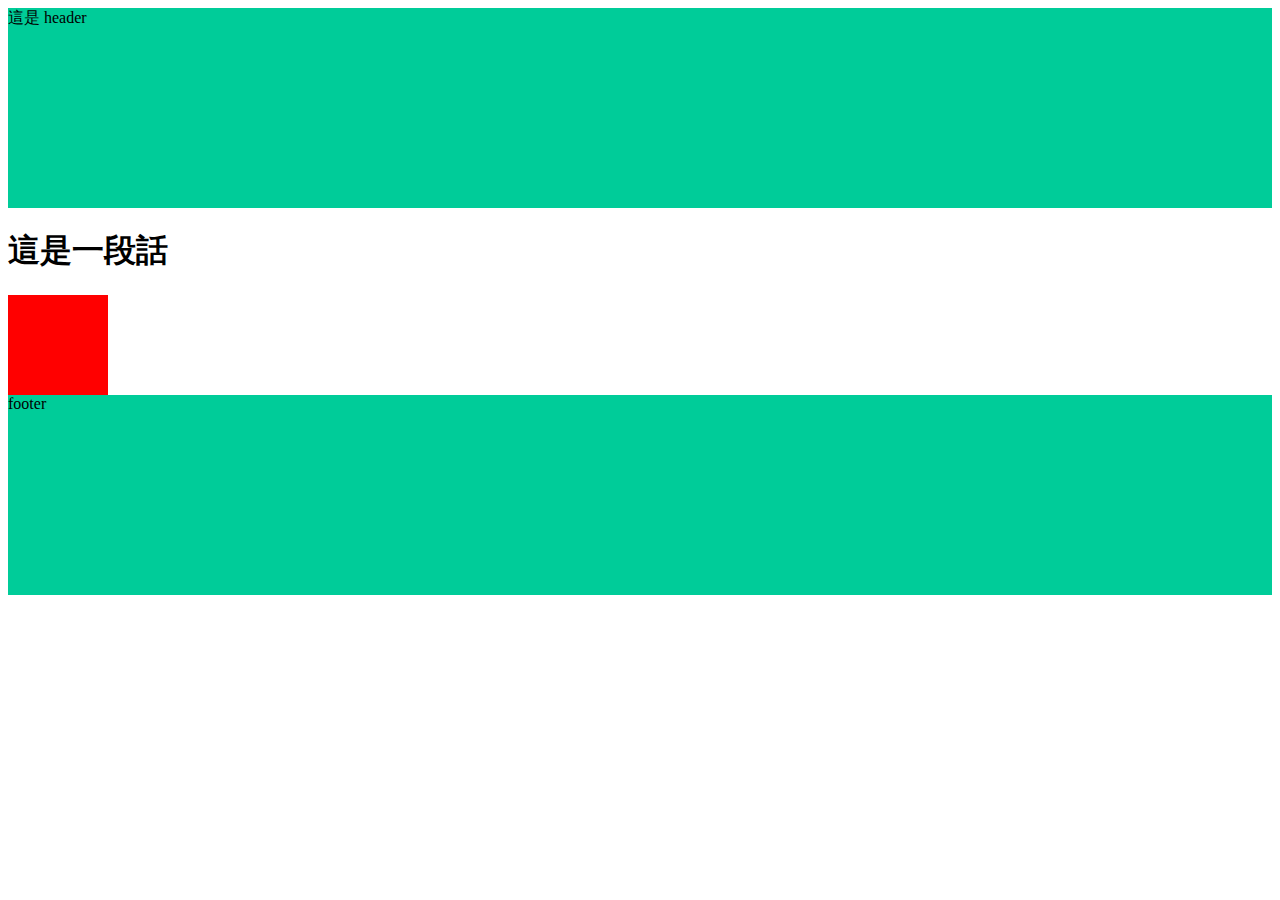
==== index.html @ 8f154831 "Update 2021-07-19T13:16:39.148Z" ====
<!DOCTYPE html>
<html lang="en">

<head>
  <meta charset="UTF-8">
  <meta name="viewport" content="width=device-width, initial-scale=1.0">
  <meta http-equiv="X-UA-Compatible" content="ie=edge">
  <title>首頁</title>
  <link rel="stylesheet" href="./assets/style/all.css">
</head>

<body>
  <header class="header">
    這是 header
  </header>

  
<h1>
  這是一段話
</h1>

<div class="box"></div>

  <footer class="footer">
    footer
  </footer>
  <script src="./assets/js/vendors.js"></script>
  <script src="./assets/js/all.js"></script>
</body>

</html>
---- assets/style/all.css ----
.header {
  height: 200px;
  background-color: #00cc99; }

.footer {
  height: 200px;
  background-color: #00cc99; }

.box {
  width: 100px;
  height: 100px;
  background-color: red;
  display: -webkit-box;
  display: -ms-flexbox;
  display: flex;
  -webkit-transition: all 0.5s;
  -o-transition: all 0.5s;
  transition: all 0.5s; }
  .box:hover {
    width: 200px;
    background-color: #00cc99; }

/*# sourceMappingURL=all.css.map */
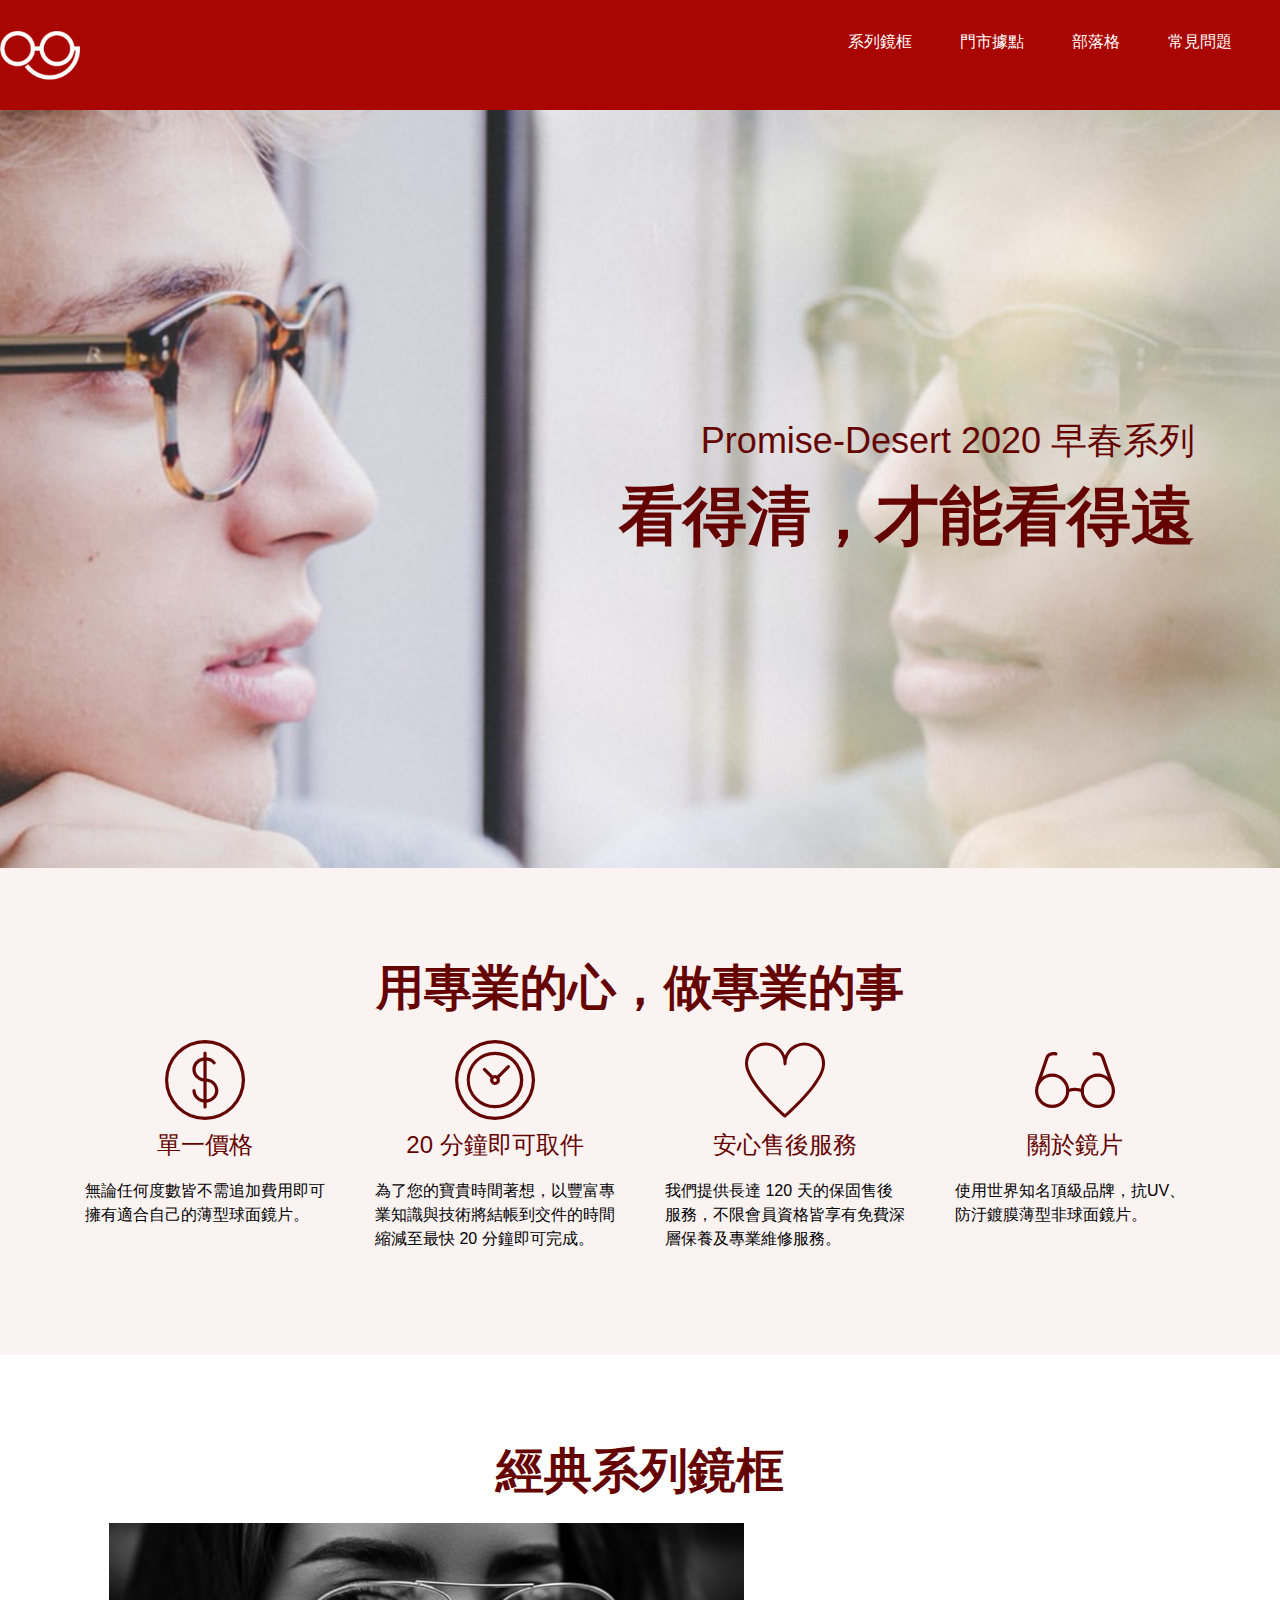
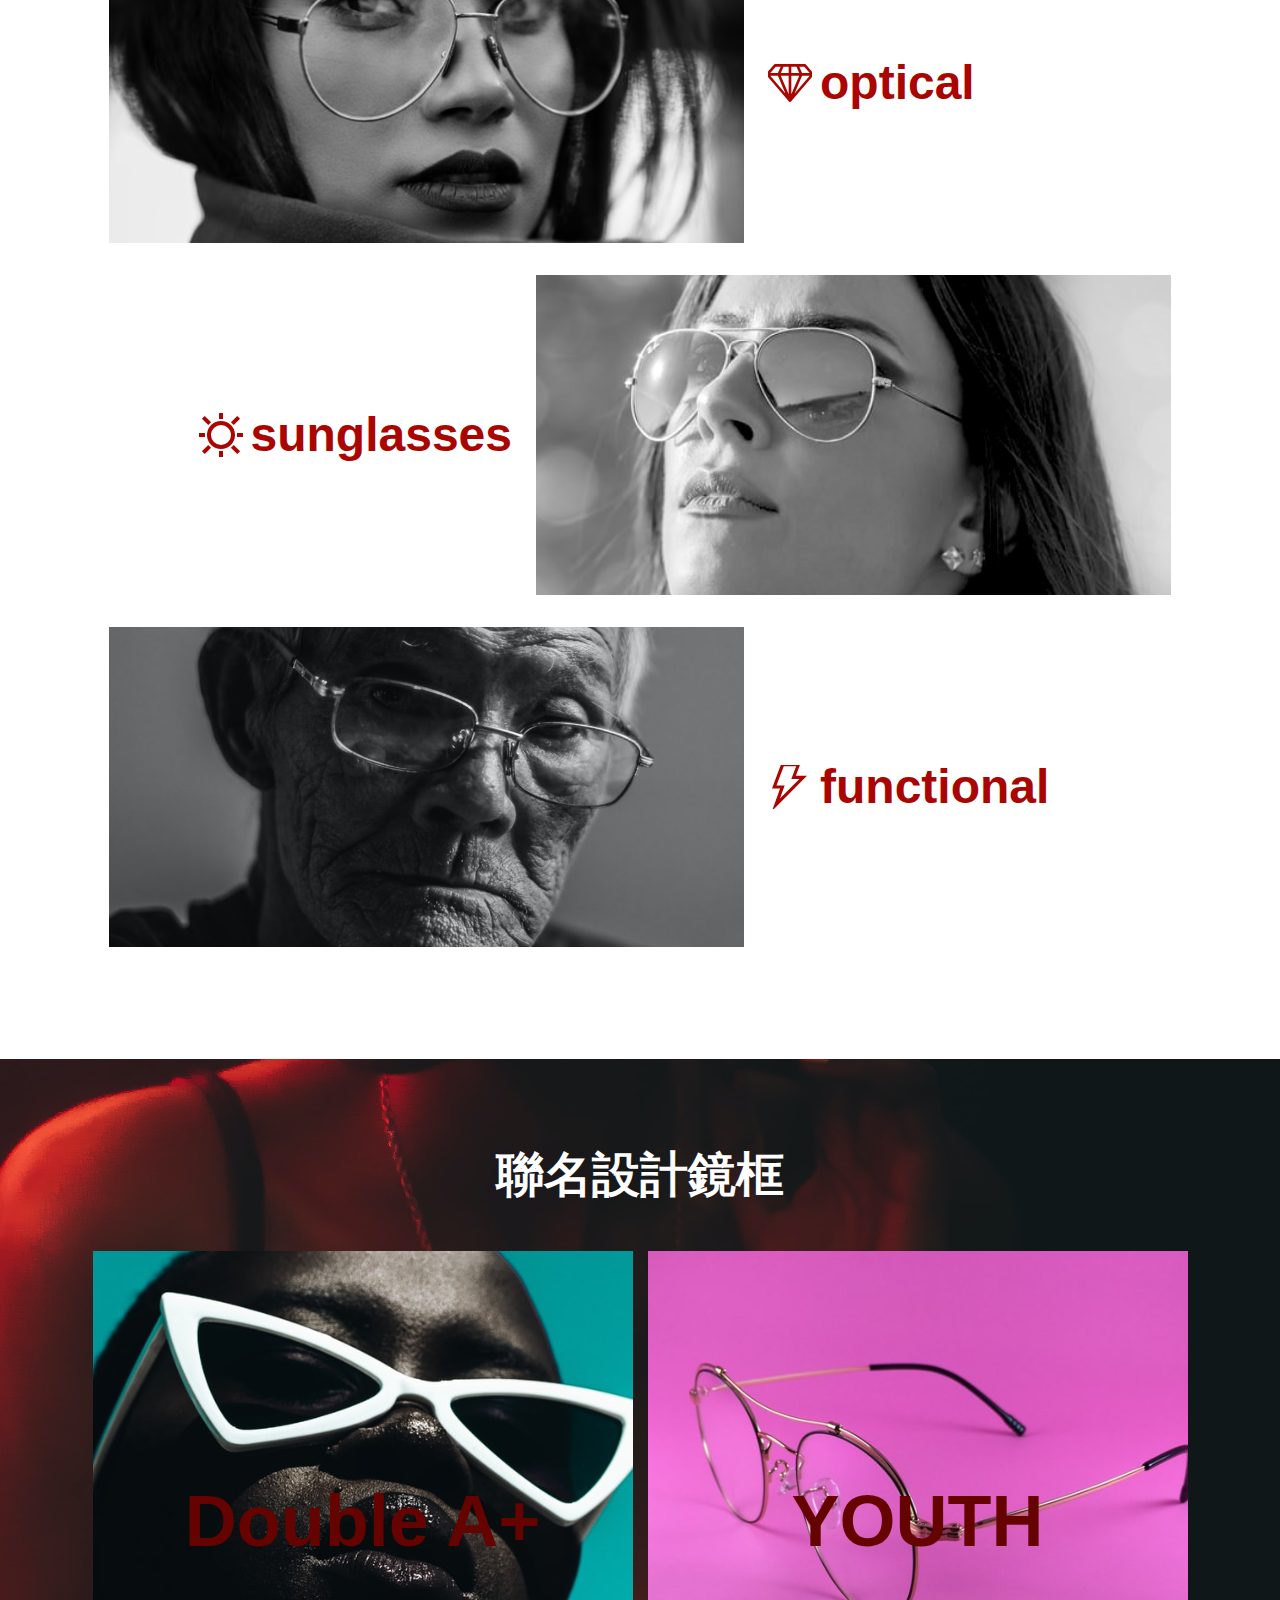
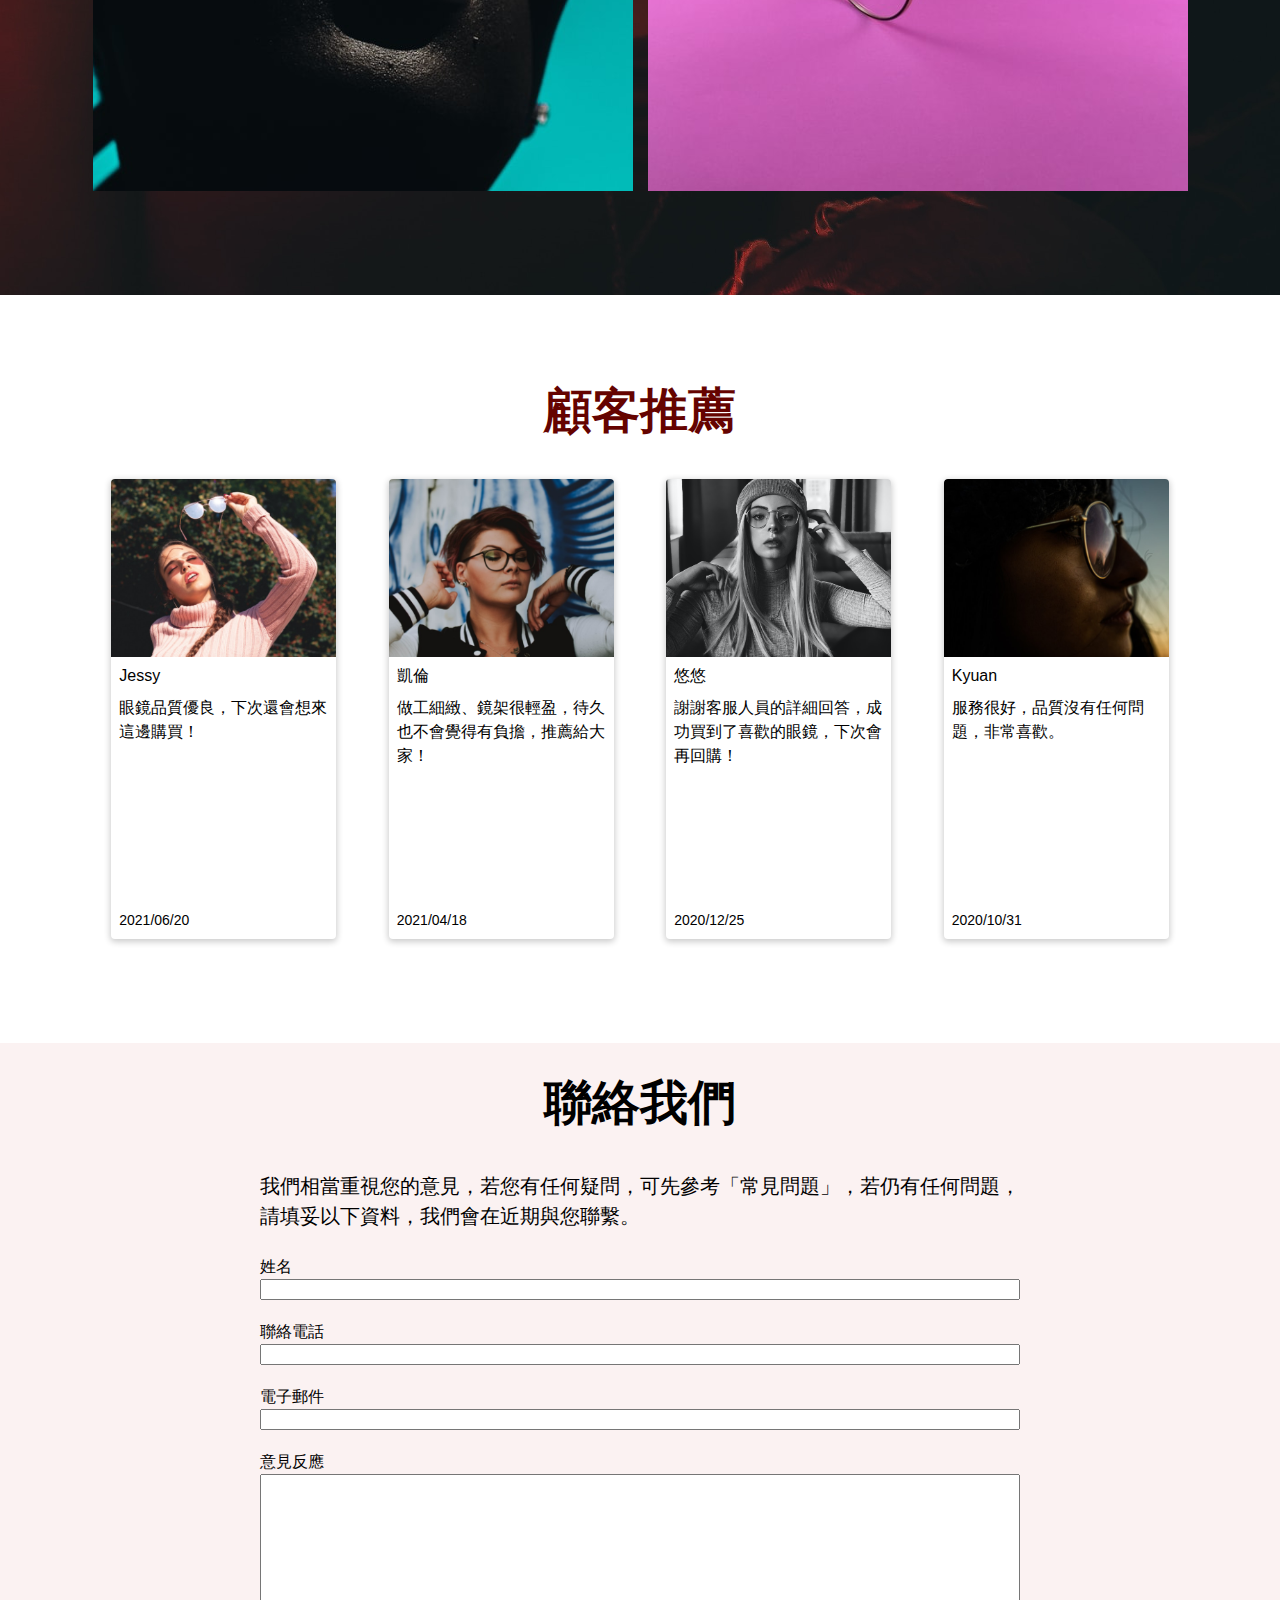
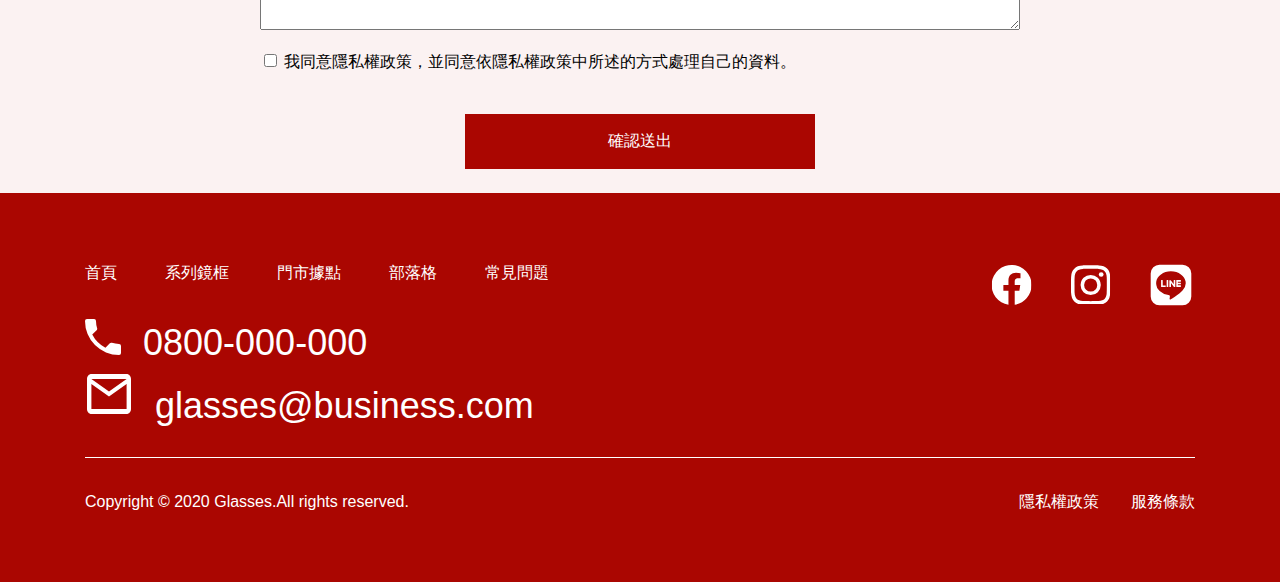
==== commit 74ac30ec: "Update 2021-07-22T07:01:14.111Z" ====
--- a/index.html
+++ b/index.html
@@ -1,31 +1,252 @@
 <!DOCTYPE html>
 <html lang="en">
-
-<head>
-  <meta charset="UTF-8">
-  <meta name="viewport" content="width=device-width, initial-scale=1.0">
-  <meta http-equiv="X-UA-Compatible" content="ie=edge">
-  <title>首頁</title>
-  <link rel="stylesheet" href="./assets/style/all.css">
-</head>
-
-<body>
-  <header class="header">
-    這是 header
-  </header>
-
-  
-<h1>
-  這是一段話
-</h1>
-
-<div class="box"></div>
-
-  <footer class="footer">
-    footer
-  </footer>
-  <script src="./assets/js/vendors.js"></script>
-  <script src="./assets/js/all.js"></script>
-</body>
-
+  <head>
+    <meta charset="UTF-8" />
+    <meta name="viewport" content="width=device-width, initial-scale=1.0" />
+    <meta http-equiv="X-UA-Compatible" content="ie=edge" />
+    <title>首頁</title>
+    <link rel="stylesheet" href="./assets/style/all.css" />
+  </head>
+
+  <body>
+    <header class="header d-f">
+      <h1>
+        <a href="index.html">glasses</a>
+      </h1>
+      <ul class="nav d-f">
+        <li><a href="">系列鏡框</a></li>
+        <li><a href="">門市據點</a></li>
+        <li><a href="">部落格</a></li>
+        <li><a href="">常見問題</a></li>
+      </ul>
+    </header>
+
+    
+<div class="banner">
+  <div class="container d-col">
+    <h3 class="fz-t2">Promise-Desert 2020 早春系列</h3>
+    <h1 class="fz-h2 titleRed">看得清，才能看得遠</h1>
+  </div>
+</div>
+
+<div class="philosophy mb-7">
+  <div class="container">
+    <h2 class="fz-h1 titleRed tac mb-2">用專業的心，做專業的事</h2>
+    <ul class="info-card d-f">
+      <li>
+        <img src="./assets/images/icon-dollar.svg" alt="dollar" />
+        <h3 class="fz-st3 pb-2">單一價格</h3>
+        <p>無論任何度數皆不需追加費用即可擁有適合自己的薄型球面鏡片。</p>
+      </li>
+      <li>
+        <img src="./assets/images/icon-clock.svg" alt="clock" />
+        <h3 class="fz-st3 pb-2">20 分鐘即可取件</h3>
+        <p>
+          為了您的寶貴時間著想，以豐富專業知識與技術將結帳到交件的時間縮減至最快
+          20 分鐘即可完成。
+        </p>
+      </li>
+      <li>
+        <img src="./assets/images/icon-heart.svg" alt="heart" />
+        <h3 class="fz-st3 pb-2">安心售後服務</h3>
+        <p>
+          我們提供長達 120
+          天的保固售後服務，不限會員資格皆享有免費深層保養及專業維修服務。
+        </p>
+      </li>
+      <li>
+        <img src="./assets/images/icon-glasses.svg" alt="glass" />
+        <h3 class="fz-st3 pb-2">關於鏡片</h3>
+        <p>使用世界知名頂級品牌，抗UV、防汙鍍膜薄型非球面鏡片。</p>
+      </li>
+    </ul>
+  </div>
+</div>
+
+<!-- 經典系列鏡框 -->
+<div class="classic mb-7">
+  <div class="container tac">
+    <h2 class="fz-h1 titleRed mb-2">經典系列鏡框</h2>
+    <ul class="product-grp">
+      <li class="d-f">
+        <img
+          class="d-block"
+          src="./assets/images/product-1.png"
+          alt="product-1"
+        />
+        <div class="title-grp d-f">
+          <div class="icon mr-1"></div>
+          <h3 class="fz-h1">optical</h3>
+        </div>
+      </li>
+      <li class="d-f fxdrr">
+        <img
+          class="d-block"
+          src="./assets/images/product-2.png"
+          alt="product-2"
+        />
+        <div class="title-grp d-f">
+          <div class="icon mr-1"></div>
+          <h3 class="fz-h1">sunglasses</h3>
+        </div>
+      </li>
+      <li class="d-f">
+        <img
+          class="d-block"
+          src="./assets/images/product-3.png"
+          alt="product-3"
+        />
+        <div class="title-grp d-f">
+          <div class="icon mr-1"></div>
+          <h3 class="fz-h1">functional</h3>
+        </div>
+      </li>
+    </ul>
+  </div>
+</div>
+<!-- 經典系列鏡框-end -->
+
+<!-- 聯名設計鏡框 -->
+<div class="coBranding pt-7 pb-10">
+  <div class="container">
+    <h2 class="fz-h1 titleWhite tac mb-5">聯名設計鏡框</h2>
+    <ul class="product-card d-f">
+      <li>
+        <h3 class="fz-h3 titleRed">Double A+</h3>
+      </li>
+      <li>
+        <h3 class="fz-h3 titleRed">YOUTH</h3>
+      </li>
+    </ul>
+  </div>
+</div>
+<!-- 聯名設計鏡框-end -->
+
+<!-- 顧客推薦 -->
+<div class="recomand pt-7 pb-10">
+  <div class="container">
+    <h2 class="fz-h1 titleRed tac mb-4">顧客推薦</h2>
+    <ul class="comand-card d-f">
+      <li class="d-col">
+        <div class="content">
+          <img src="./assets/images/rec-1.png" alt="user-1" />
+          <p>Jessy</p>
+          <p>眼鏡品質優良，下次還會想來這邊購買！</p>
+        </div>
+        <p class="fz-b2 date">2021/06/20</p>
+      </li>
+      <li class="d-col">
+        <div class="content">
+          <img src="./assets/images/rec-2.png" alt="user-2" />
+          <p>凱倫</p>
+          <p>做工細緻、鏡架很輕盈，待久也不會覺得有負擔，推薦給大家！</p>
+        </div>
+        <p class="fz-b2 date">2021/04/18</p>
+      </li>
+      <li class="d-col">
+        <div class="content">
+          <img src="./assets/images/rec-3.png" alt="user-3" />
+          <p>悠悠</p>
+          <p>謝謝客服人員的詳細回答，成功買到了喜歡的眼鏡，下次會再回購！</p>
+        </div>
+        <p class="fz-b2 date">2020/12/25</p>
+      </li>
+      <li class="d-col">
+        <div class="content">
+          <img src="./assets/images/rec-4.png" alt="" />
+          <p>Kyuan</p>
+          <p>服務很好，品質沒有任何問題，非常喜歡。</p>
+        </div>
+        <p class="fz-b2 date">2020/10/31</p>
+      </li>
+    </ul>
+  </div>
+</div>
+<!-- 顧客推薦-end-->
+
+<!-- 聯絡我們 -->
+<div class="contactUs">
+  <div class="container d-col">
+    <h2 class="fz-h1 titleBlack tac mb-4">聯絡我們</h2>
+    
+    <form action="" class="mb-5">
+      <p class="fz-st1 mb-3">
+      我們相當重視您的意見，若您有任何疑問，可先參考「常見問題」，若仍有任何問題，請填妥以下資料，我們會在近期與您聯繫。
+    </p>
+      <p class="label-grp d-col">
+        <label for="name"> 姓名 </label>
+        <input type="text" id="name" />
+      </p>
+      <p class="label-grp d-col">
+        <label for="number"> 聯絡電話 </label>
+        <input type="number" id="number" />
+      </p>
+      <p class="label-grp d-col">
+        <label for="email"> 電子郵件 </label>
+        <input type="email" id="eamil" />
+      </p>
+      <p class="label-grp d-col">
+        <label for="textarea"> 意見反應 </label>
+        <textarea name="myText" id="myText" cols="30" rows="10"></textarea>
+      </p>
+
+      <p>
+        <input type="checkbox" name="checkbox" id="checkbox" />
+        我同意隱私權政策，並同意依隱私權政策中所述的方式處理自己的資料。
+      </p>
+    </form>
+    <input class="btn" type="submit" value="確認送出" />
+  </div>
+</div>
+<!-- 聯絡我們-end -->
+
+
+    <footer class="footer">
+      <div class="container">
+        <div class="link-grp d-f">
+          <ul class="nav d-f">
+            <li><a href="">首頁</a></li>
+            <li><a href="">系列鏡框</a></li>
+            <li><a href="">門市據點</a></li>
+            <li><a href="">部落格</a></li>
+            <li><a href="">常見問題</a></li>
+          </ul>
+          <ul class="socialLink d-f">
+            <li class="mr-4">
+              <img src="./assets/images/icon-fb.svg" alt="" />
+            </li>
+            <li class="mr-4">
+              <img src="./assets/images/icon-ig.svg" alt="" />
+            </li>
+            <li><img src="./assets/images/icon-line.svg" alt="" /></li>
+          </ul>
+        </div>
+        <div class="contact mb-3">
+          <ul>
+            <li class="fz-t2">
+              <img src="./assets/images/icon-phone.svg" alt="" /><a
+                href="tel:0800-000-000"
+                >0800-000-000</a
+              >
+            </li>
+            <li class="fz-t2">
+              <img src="./assets/images/icon-mail.svg" alt="" /><a
+                href="mailto:glasses@business.com"
+                >glasses@business.com</a
+              >
+            </li>
+          </ul>
+        </div>
+        <ul class="copyright d-f">
+          <li>Copyright © 2020 Glasses.All rights reserved.</li>
+          <li class="d-f">
+            <p class="mr-4">隱私權政策</p>
+            <p>服務條款</p>
+          </li>
+        </ul>
+      </div>
+    </footer>
+    <script src="./assets/js/vendors.js"></script>
+    <script src="./assets/js/all.js"></script>
+  </body>
 </html>
--- a/assets/style/all.css
+++ b/assets/style/all.css
@@ -1,23 +1,575 @@
-.header {
-  height: 200px;
-  background-color: #00cc99; }
-
-.footer {
-  height: 200px;
-  background-color: #00cc99; }
-
-.box {
-  width: 100px;
-  height: 100px;
-  background-color: red;
+/* http://meyerweb.com/eric/tools/css/reset/ 
+   v2.0 | 20110126
+   License: none (public domain)
+*/
+html,
+body,
+div,
+span,
+applet,
+object,
+iframe,
+h1,
+h2,
+h3,
+h4,
+h5,
+h6,
+p,
+blockquote,
+pre,
+a,
+abbr,
+acronym,
+address,
+big,
+cite,
+code,
+del,
+dfn,
+em,
+img,
+ins,
+kbd,
+q,
+s,
+samp,
+small,
+strike,
+strong,
+sub,
+sup,
+tt,
+var,
+b,
+u,
+i,
+center,
+dl,
+dt,
+dd,
+ol,
+ul,
+li,
+fieldset,
+form,
+label,
+legend,
+table,
+caption,
+tbody,
+tfoot,
+thead,
+tr,
+th,
+td,
+article,
+aside,
+canvas,
+details,
+embed,
+figure,
+figcaption,
+footer,
+header,
+hgroup,
+menu,
+nav,
+output,
+ruby,
+section,
+summary,
+time,
+mark,
+audio,
+video {
+  margin: 0;
+  padding: 0;
+  border: 0;
+  font-size: 100%;
+  font: inherit;
+  vertical-align: baseline; }
+
+/* HTML5 display-role reset for older browsers */
+article,
+aside,
+details,
+figcaption,
+figure,
+footer,
+header,
+hgroup,
+menu,
+nav,
+section {
+  display: block; }
+
+body {
+  line-height: 1; }
+
+ol,
+ul {
+  list-style: none; }
+
+blockquote,
+q {
+  quotes: none; }
+
+blockquote:before,
+blockquote:after,
+q:before,
+q:after {
+  content: "";
+  content: none; }
+
+table {
+  border-collapse: collapse;
+  border-spacing: 0; }
+
+/* reset end _______________________________________________ */
+*,
+*::after,
+*::before {
+  -webkit-box-sizing: border-box;
+          box-sizing: border-box; }
+
+.container {
+  max-width: 1140px;
+  padding-left: 15px;
+  padding-right: 15px;
+  padding-top: 24px;
+  padding-bottom: 24px;
+  margin: 0 auto; }
+
+a {
+  text-decoration: none; }
+
+.d-block {
+  display: block; }
+
+img {
+  max-width: 100%;
+  height: auto; }
+
+.order-1 {
+  -webkit-box-ordinal-group: 2;
+      -ms-flex-order: 1;
+          order: 1; }
+
+.order-2 {
+  -webkit-box-ordinal-group: 3;
+      -ms-flex-order: 2;
+          order: 2; }
+
+.btn {
+  background-color: #aa0601;
+  border: 1px solid #aa0601;
+  color: #ffffff;
+  padding: 16px 32px;
+  text-align: center;
+  text-decoration: none;
+  font-size: 16px;
+  cursor: pointer;
+  min-width: 350px; }
+
+.btn-black {
+  background-color: transparent;
+  border: 2px solid #000;
+  color: #000;
+  padding: 16px 32px;
+  text-align: center;
+  text-decoration: none;
+  font-size: 16px;
+  cursor: pointer;
+  border-radius: 30px;
+  width: 80%; }
+
+body {
+  font-family: "Noto Sans TC", sans-serif, "Roboto", sans-serif;
+  font-size: 16px;
+  line-height: 1.5;
+  font-weight: 400; }
+
+.d-f {
+  display: -webkit-box;
+  display: -ms-flexbox;
+  display: flex; }
+
+.d-col {
   display: -webkit-box;
   display: -ms-flexbox;
   display: flex;
-  -webkit-transition: all 0.5s;
-  -o-transition: all 0.5s;
-  transition: all 0.5s; }
-  .box:hover {
-    width: 200px;
-    background-color: #00cc99; }
+  -webkit-box-orient: vertical;
+  -webkit-box-direction: normal;
+      -ms-flex-direction: column;
+          flex-direction: column; }
+
+.flex-c {
+  display: -webkit-box;
+  display: -ms-flexbox;
+  display: flex;
+  -webkit-box-pack: center;
+      -ms-flex-pack: center;
+          justify-content: center;
+  -webkit-box-align: center;
+      -ms-flex-align: center;
+          align-items: center; }
+
+.fxdrr {
+  -webkit-box-orient: horizontal;
+  -webkit-box-direction: reverse;
+      -ms-flex-direction: row-reverse;
+          flex-direction: row-reverse; }
+
+.tac {
+  text-align: center; }
+
+.fz-b1 {
+  font-size: 12px; }
+
+.fz-b2 {
+  font-size: 14px; }
+
+.fz-b3 {
+  font-size: 18px; }
+
+.fz-st1 {
+  font-size: 20px; }
+
+.fz-st2 {
+  font-size: 22px; }
+
+.fz-st3 {
+  font-size: 24px; }
+
+.fz-t1 {
+  font-size: 28px; }
+
+.fz-t2 {
+  font-size: 36px; }
+
+.fz-t3 {
+  font-size: 40px; }
+
+.fz-h1 {
+  font-size: 48px; }
+
+.fz-h2 {
+  font-size: 64px; }
+
+.fz-h3 {
+  font-size: 72px; }
+
+.fw-3 {
+  font-weight: 300; }
+
+.fw-5 {
+  font-weight: 500; }
+
+.fw-7 {
+  font-weight: 700; }
+
+.fw-9 {
+  font-weight: 900; }
+
+.mb-1 {
+  margin-bottom: 8px; }
+
+.mb-2 {
+  margin-bottom: 16px; }
+
+.mb-3 {
+  margin-bottom: 24px; }
+
+.mb-4 {
+  margin-bottom: 32px; }
+
+.mb-5 {
+  margin-bottom: 40px; }
+
+.mb-6 {
+  margin-bottom: 48px; }
+
+.mb-7 {
+  margin-bottom: 56px; }
+
+.mb-8 {
+  margin-bottom: 64px; }
+
+.mb-9 {
+  margin-bottom: 72px; }
+
+.mb-10 {
+  margin-bottom: 80px; }
+
+.mr-1 {
+  margin-right: 8px; }
+
+.mr-2 {
+  margin-right: 16px; }
+
+.mr-3 {
+  margin-right: 24px; }
+
+.mr-4 {
+  margin-right: 32px; }
+
+.mr-5 {
+  margin-right: 40px; }
+
+.pt-1 {
+  padding-top: 8px; }
+
+.pt-2 {
+  padding-top: 16px; }
+
+.pt-3 {
+  padding-top: 24px; }
+
+.pt-4 {
+  padding-top: 32px; }
+
+.pt-5 {
+  padding-top: 40px; }
+
+.pt-6 {
+  padding-top: 48px; }
+
+.pt-7 {
+  padding-top: 56px; }
+
+.pb-1 {
+  padding-bottom: 8px; }
+
+.pb-2 {
+  padding-bottom: 16px; }
+
+.pb-3 {
+  padding-bottom: 24px; }
+
+.pb-4 {
+  padding-bottom: 32px; }
+
+.pb-5 {
+  padding-bottom: 40px; }
+
+.pb-6 {
+  padding-bottom: 48px; }
+
+.pb-7 {
+  padding-bottom: 56px; }
+
+.pb-8 {
+  padding-bottom: 64px; }
+
+.pb-9 {
+  padding-bottom: 72px; }
+
+.pb-10 {
+  padding-bottom: 80px; }
+
+.pr-1 {
+  padding-right: 8px; }
+
+.pr-2 {
+  padding-right: 16px; }
+
+.pr-3 {
+  padding-right: 24px; }
+
+.pr-4 {
+  padding-right: 32px; }
+
+.pr-5 {
+  padding-right: 40px; }
+
+.pl-1 {
+  padding-left: 8px; }
+
+.pl-2 {
+  padding-left: 16px; }
+
+.pl-3 {
+  padding-left: 24px; }
+
+.pl-4 {
+  padding-left: 32px; }
+
+.pl-5 {
+  padding-left: 40px; }
+
+.titleRed {
+  font-weight: bold;
+  color: #650300; }
+
+.titleWhite {
+  font-weight: bold;
+  color: #ffffff; }
+
+.titleBlack {
+  font-weight: bold;
+  color: #000000; }
+
+.nav a {
+  color: #ffffff;
+  margin-right: 48px; }
+
+.contact a {
+  color: #ffffff;
+  margin-left: 22px; }
+
+.header {
+  background-color: #aa0601;
+  padding-top: 30px;
+  padding-bottom: 30px;
+  -webkit-box-pack: justify;
+      -ms-flex-pack: justify;
+          justify-content: space-between; }
+  .header h1 a {
+    padding-left: 20px;
+    background: url("../images/logo.png") center center no-repeat;
+    display: block;
+    width: 80px;
+    height: 50px;
+    text-indent: 101%;
+    overflow: hidden;
+    white-space: nowrap; }
+
+.footer {
+  background-color: #aa0601;
+  padding-top: 44px;
+  padding-bottom: 44px; }
+  .footer .link-grp {
+    -webkit-box-pack: justify;
+        -ms-flex-pack: justify;
+            justify-content: space-between; }
+  .footer .copyright {
+    color: #ffffff;
+    -webkit-box-pack: justify;
+        -ms-flex-pack: justify;
+            justify-content: space-between;
+    padding-top: 32px;
+    border-top: 1px solid #fff; }
+
+.banner {
+  padding-top: 280px;
+  padding-bottom: 280px;
+  background: url("../images/banner.png") center center no-repeat;
+  color: #650300; }
+  .banner .d-col {
+    -webkit-box-align: end;
+        -ms-flex-align: end;
+            align-items: flex-end; }
+
+.philosophy {
+  padding-top: 60px;
+  padding-bottom: 80px;
+  background-color: #aa06010d;
+  color: #650300; }
+  .philosophy .info-card {
+    -webkit-box-pack: justify;
+        -ms-flex-pack: justify;
+            justify-content: space-between; }
+    .philosophy .info-card li {
+      max-width: 240px;
+      text-align: center; }
+      .philosophy .info-card li p {
+        color: #000000;
+        text-align: start; }
+      .philosophy .info-card li img {
+        width: 80px;
+        height: 80px; }
+
+.classic .product-grp li {
+  color: #aa0601;
+  -webkit-box-align: center;
+      -ms-flex-align: center;
+          align-items: center;
+  margin-bottom: 32px; }
+  .classic .product-grp li img {
+    width: 635px;
+    height: 320px;
+    -o-object-fit: cover;
+       object-fit: cover;
+    margin-right: 24px;
+    margin-left: 24px; }
+  .classic .product-grp li .title-grp {
+    -webkit-box-align: center;
+        -ms-flex-align: center;
+            align-items: center; }
+    .classic .product-grp li .title-grp h3 {
+      font-weight: bold; }
+
+.product-grp li:nth-child(1) .icon {
+  width: 44px;
+  height: 44px;
+  background: url("../images/icon-diamond.svg") center center no-repeat; }
+
+.product-grp li:nth-child(2) .icon {
+  width: 44px;
+  height: 44px;
+  background: url("../images/icon-sun.svg") center center no-repeat; }
+
+.product-grp li:nth-child(3) .icon {
+  width: 44px;
+  height: 44px;
+  background: url("../images/icon-thunder.svg") center center no-repeat; }
+
+.coBranding {
+  background: url("../images/bg.png") center center no-repeat; }
+  .coBranding .product-card {
+    -ms-flex-pack: distribute;
+        justify-content: space-around; }
+    .coBranding .product-card li {
+      width: 540px;
+      height: 540px; }
+      .coBranding .product-card li h3 {
+        text-align: center;
+        line-height: 540px; }
+
+.product-card li:nth-child(1) {
+  background: url("../images/product-8.png") center center no-repeat; }
+
+.product-card li:nth-child(2) {
+  background: url("../images/product-9.png") center center no-repeat; }
+
+.comand-card {
+  -ms-flex-pack: distribute;
+      justify-content: space-around; }
+  .comand-card li {
+    max-width: 225px;
+    height: 460px;
+    border-radius: 4px;
+    -webkit-box-pack: justify;
+        -ms-flex-pack: justify;
+            justify-content: space-between;
+    -webkit-box-shadow: 0 2px 6px 1px rgba(0, 0, 0, 0.2);
+            box-shadow: 0 2px 6px 1px rgba(0, 0, 0, 0.2); }
+    .comand-card li p {
+      padding-left: 8px;
+      padding-right: 8px;
+      padding-bottom: 8px; }
+  .comand-card .content img {
+    border-radius: 4px 4px 0 0; }
+  .comand-card .content p {
+    padding-left: 8px;
+    padding-right: 8px; }
+
+.contactUs {
+  background-color: #aa06010d; }
+  .contactUs .container {
+    -webkit-box-pack: center;
+        -ms-flex-pack: center;
+            justify-content: center;
+    -webkit-box-align: center;
+        -ms-flex-align: center;
+            align-items: center; }
+    .contactUs .container form {
+      max-width: 760px; }
+      .contactUs .container form .label-grp {
+        margin-bottom: 20px; }
+
+a:hover {
+  color: #c4b15e; }
 
 /*# sourceMappingURL=all.css.map */
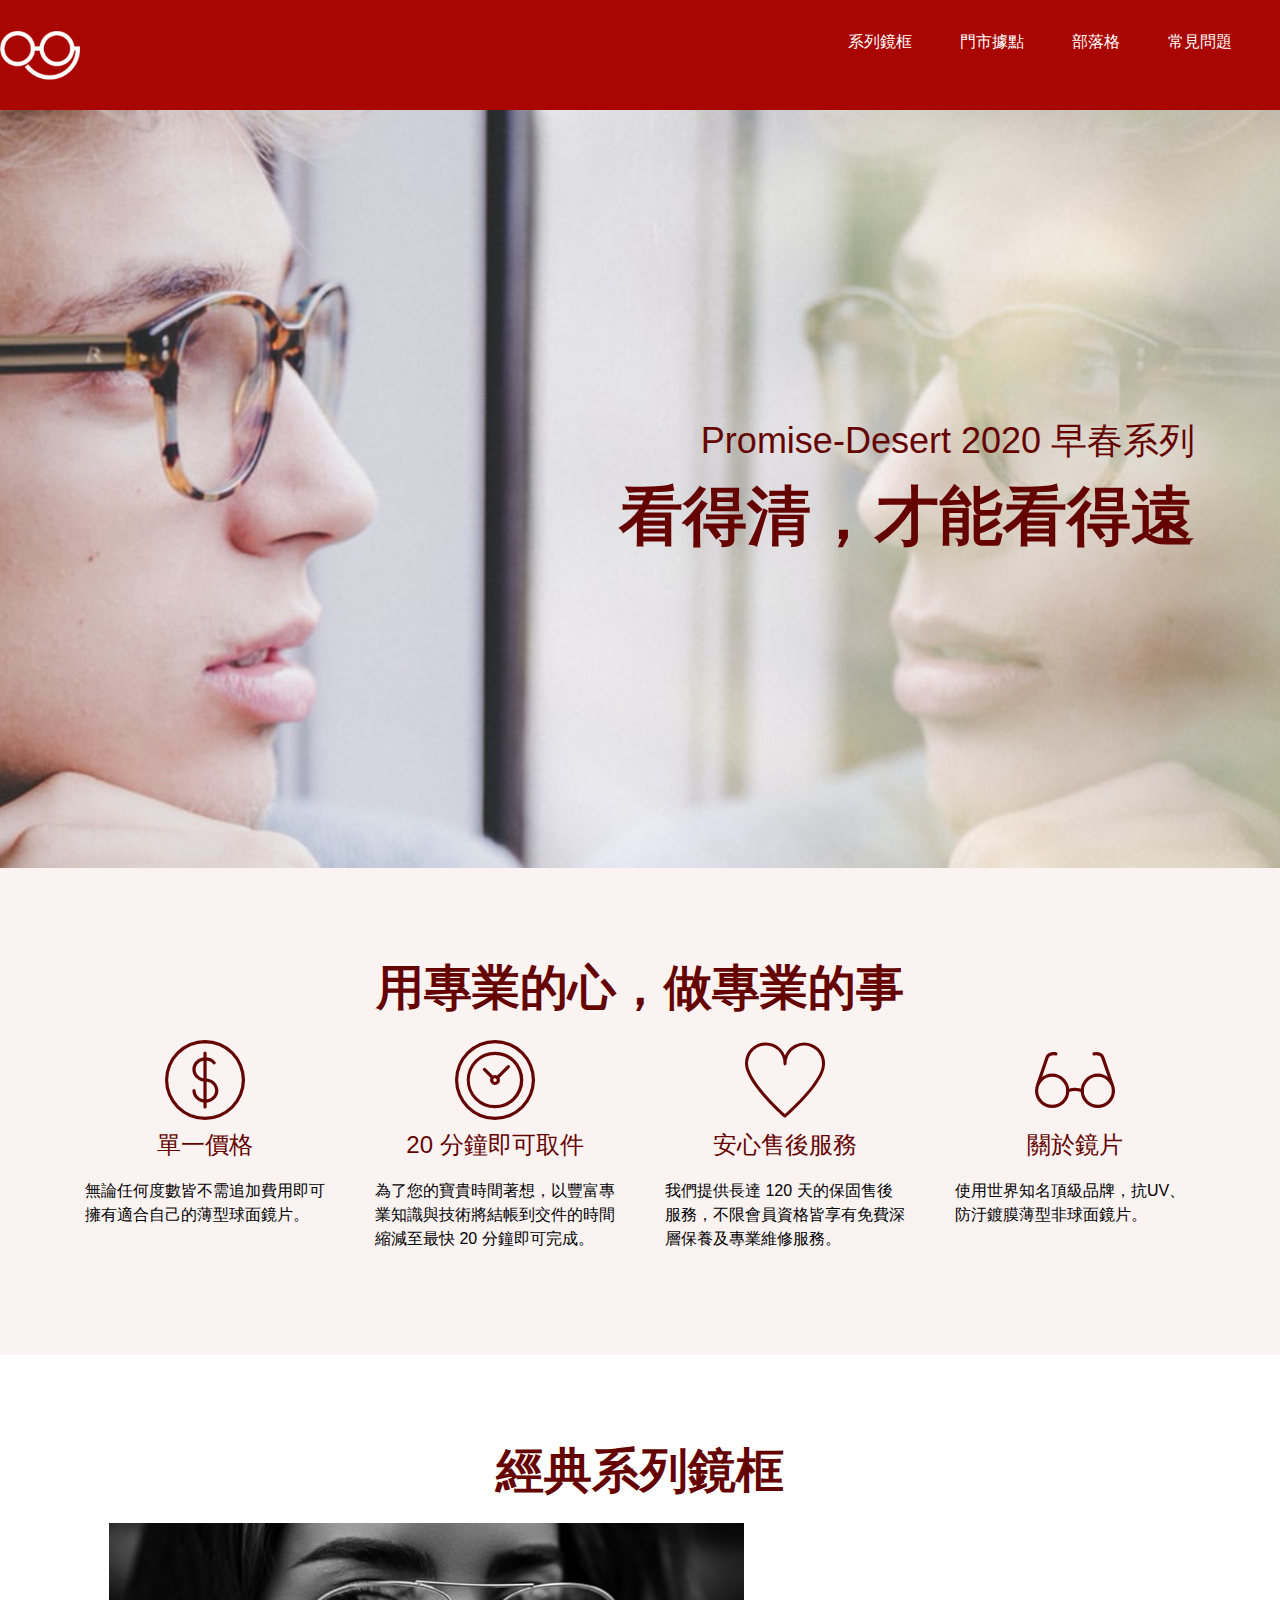
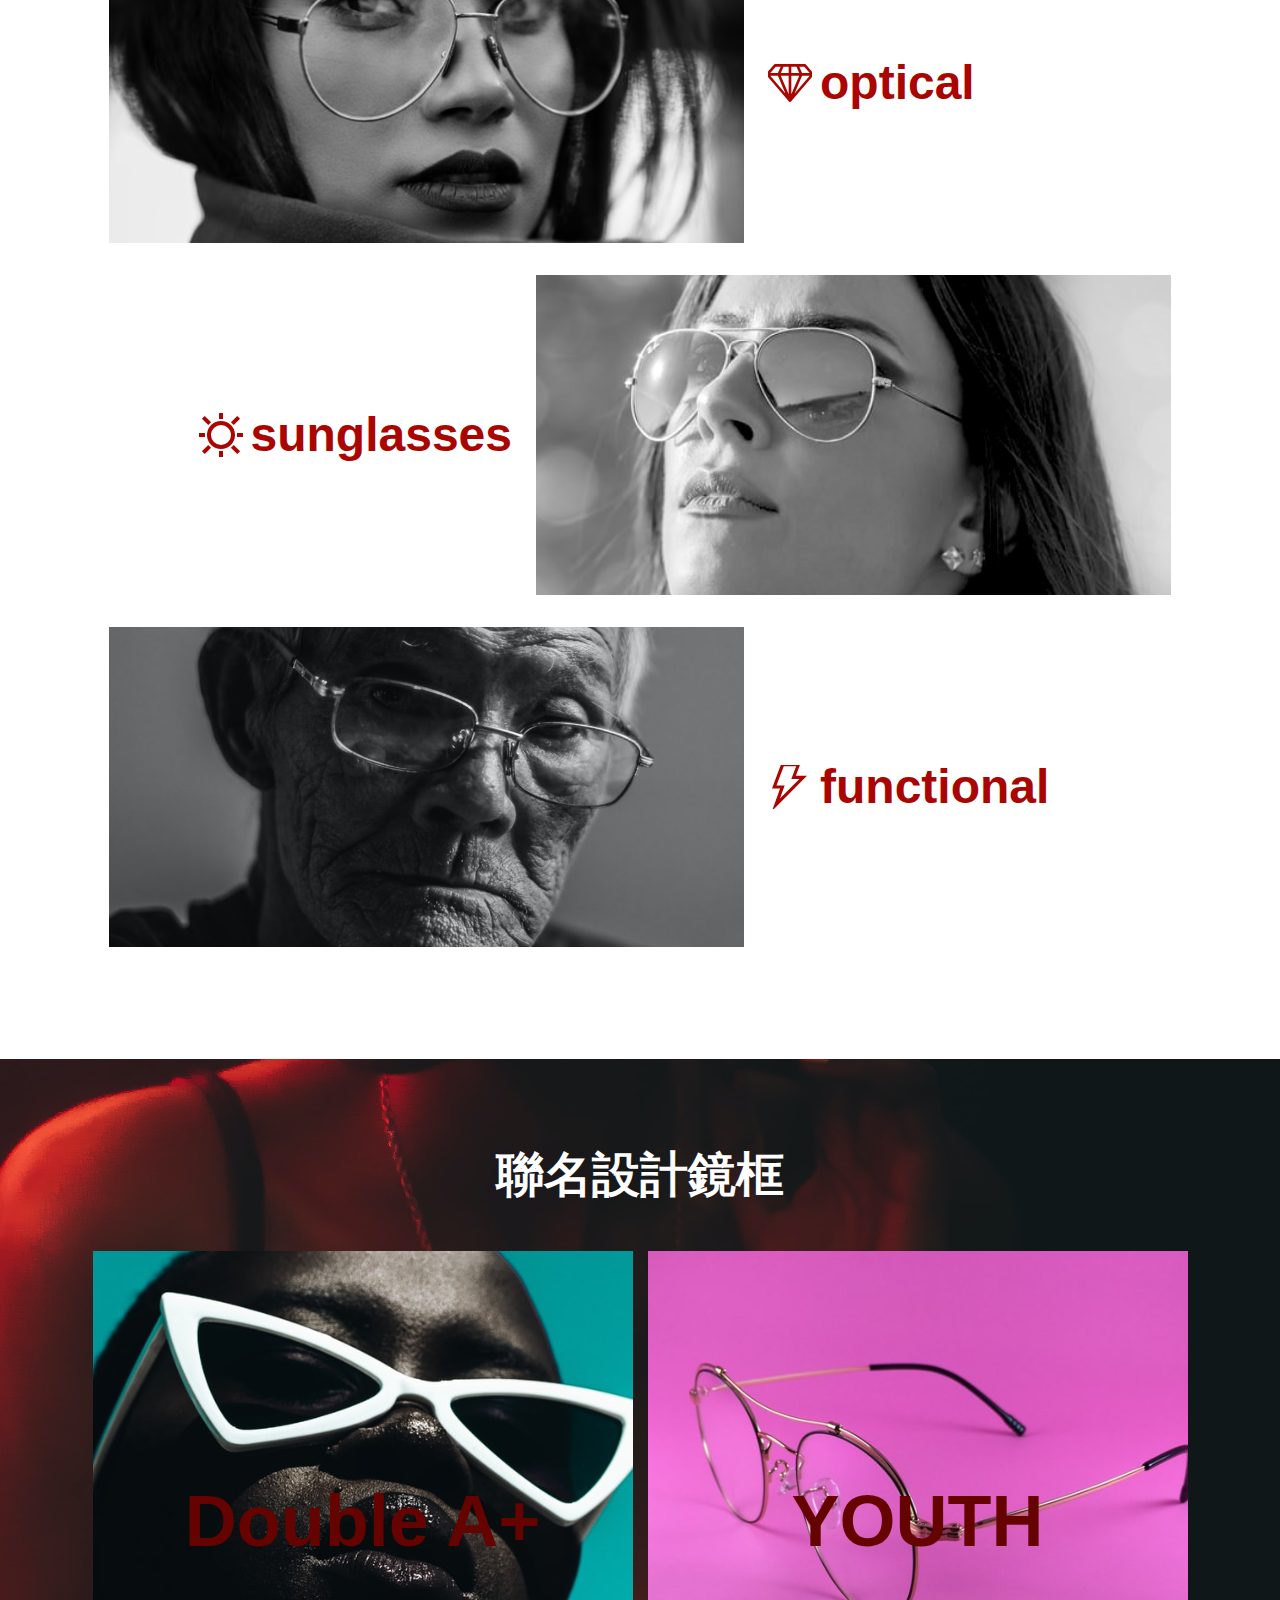
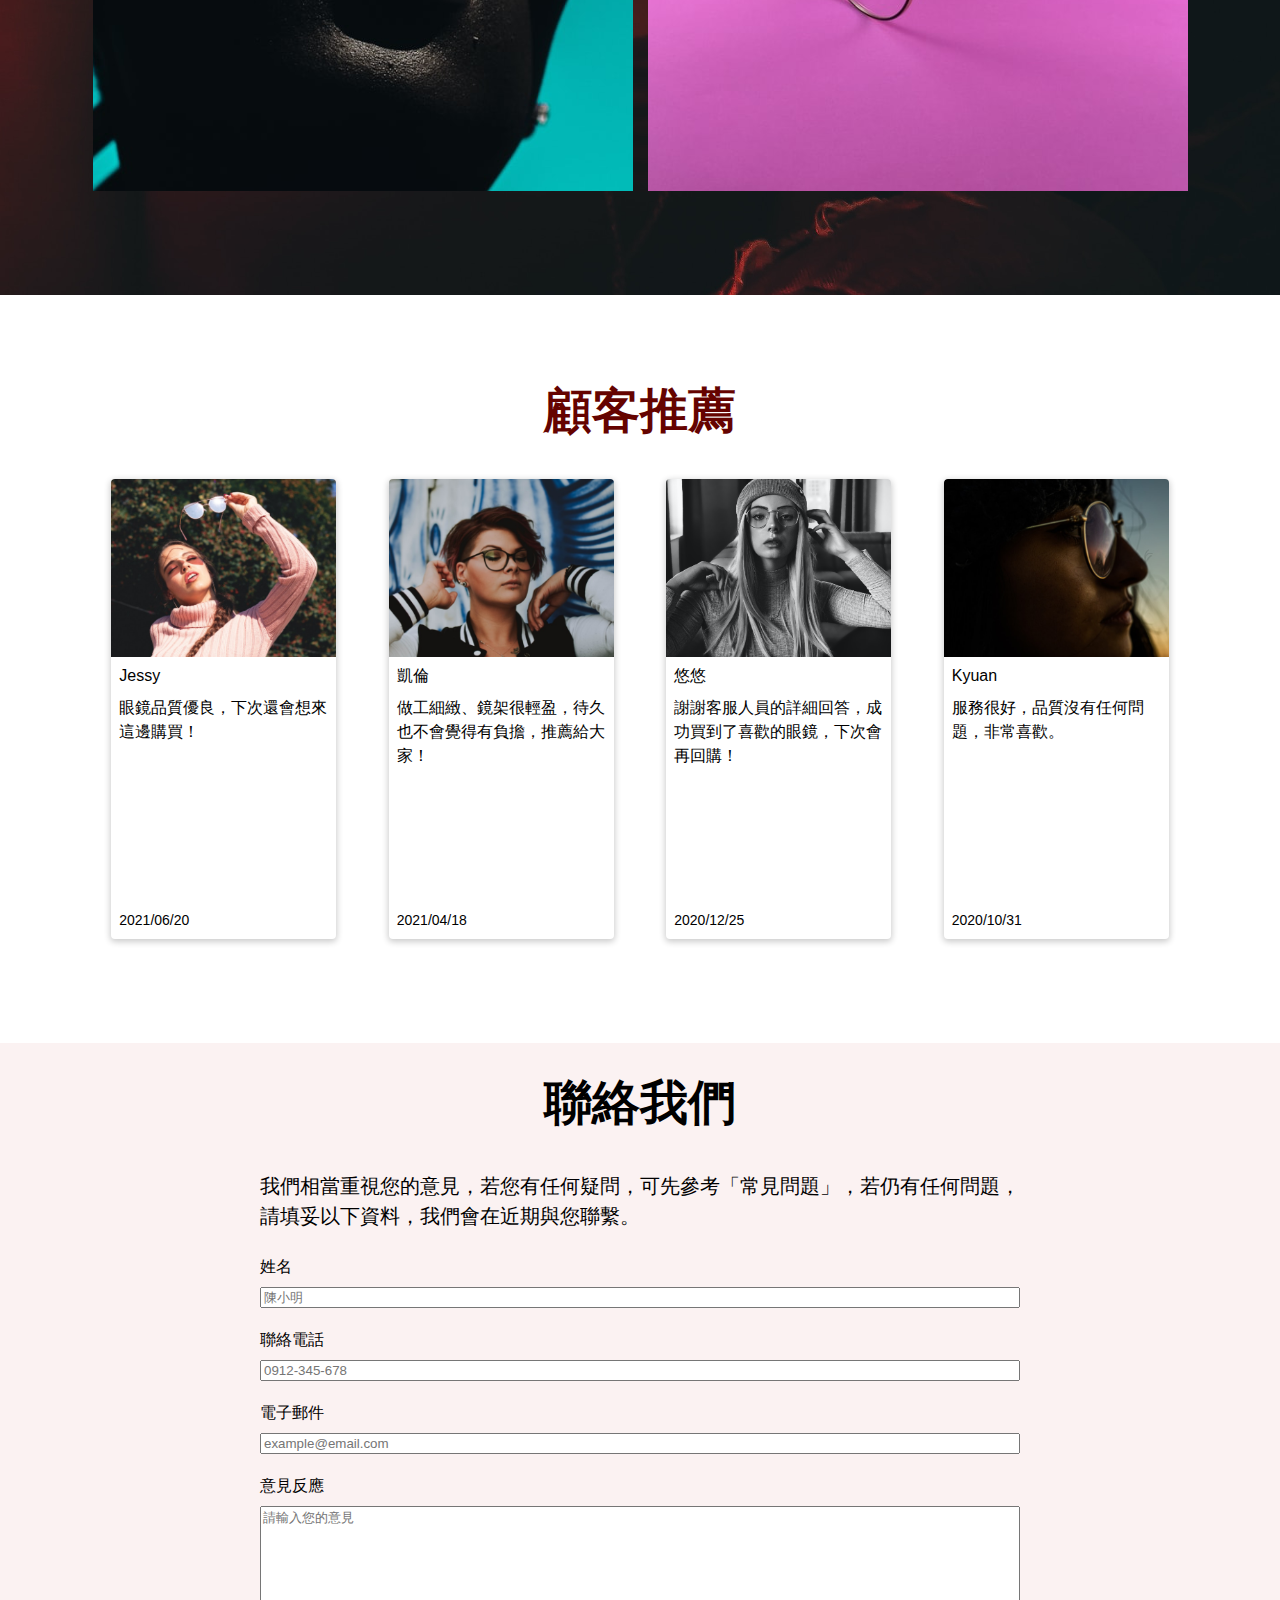
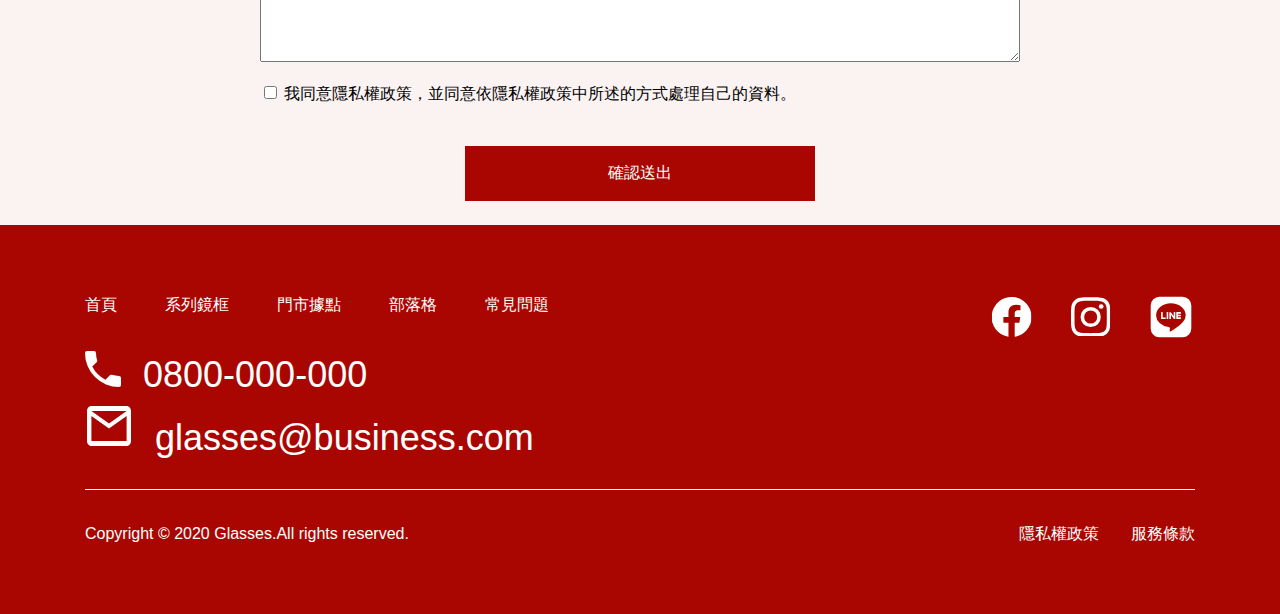
==== commit 9afdff2e: "Update 2021-07-29T11:42:34.713Z" ====
--- a/index.html
+++ b/index.html
@@ -14,13 +14,14 @@
         <a href="index.html">glasses</a>
       </h1>
       <ul class="nav d-f">
-        <li><a href="">系列鏡框</a></li>
-        <li><a href="">門市據點</a></li>
-        <li><a href="">部落格</a></li>
-        <li><a href="">常見問題</a></li>
+        <li><a href="product.html">系列鏡框</a></li>
+        <li><a href="store.html">門市據點</a></li>
+        <li><a href="blog.html">部落格</a></li>
+        <li><a href="qa.html">常見問題</a></li>
       </ul>
     </header>
 
+    <main>
     
 <div class="banner">
   <div class="container d-col">
@@ -175,19 +176,19 @@
     </p>
       <p class="label-grp d-col">
         <label for="name"> 姓名 </label>
-        <input type="text" id="name" />
+        <input placeholder="陳小明" type="text" id="name" />
       </p>
       <p class="label-grp d-col">
         <label for="number"> 聯絡電話 </label>
-        <input type="number" id="number" />
+        <input placeholder="0912-345-678" type="number" id="number" />
       </p>
       <p class="label-grp d-col">
         <label for="email"> 電子郵件 </label>
-        <input type="email" id="eamil" />
+        <input placeholder="example@email.com" type="email" id="eamil" />
       </p>
       <p class="label-grp d-col">
         <label for="textarea"> 意見反應 </label>
-        <textarea name="myText" id="myText" cols="30" rows="10"></textarea>
+        <textarea placeholder="請輸入您的意見" name="myText" id="myText" cols="30" rows="10"></textarea>
       </p>
 
       <p>
@@ -195,21 +196,25 @@
         我同意隱私權政策，並同意依隱私權政策中所述的方式處理自己的資料。
       </p>
     </form>
+    
+    <!-- submit 需要放在form 裡面嗎 因為放在裡面我就不知道畫面該如何排版 -->
     <input class="btn" type="submit" value="確認送出" />
   </div>
 </div>
 <!-- 聯絡我們-end -->
+
+    </main>
 
 
     <footer class="footer">
       <div class="container">
         <div class="link-grp d-f">
           <ul class="nav d-f">
-            <li><a href="">首頁</a></li>
-            <li><a href="">系列鏡框</a></li>
-            <li><a href="">門市據點</a></li>
-            <li><a href="">部落格</a></li>
-            <li><a href="">常見問題</a></li>
+            <li><a href="index.html">首頁</a></li>
+            <li><a href="product.html">系列鏡框</a></li>
+            <li><a href="store.html">門市據點</a></li>
+            <li><a href="blog.html">部落格</a></li>
+            <li><a href="qa.html">常見問題</a></li>
           </ul>
           <ul class="socialLink d-f">
             <li class="mr-4">
--- a/assets/style/all.css
+++ b/assets/style/all.css
@@ -142,6 +142,7 @@
   margin: 0 auto; }
 
 a {
+  display: inline-block;
   text-decoration: none; }
 
 .d-block {
@@ -568,8 +569,109 @@
       max-width: 760px; }
       .contactUs .container form .label-grp {
         margin-bottom: 20px; }
+        .contactUs .container form .label-grp label {
+          margin-bottom: 8px; }
 
 a:hover {
   color: #c4b15e; }
 
+.tab {
+  max-width: 100%;
+  -webkit-box-pack: center;
+      -ms-flex-pack: center;
+          justify-content: center; }
+  .tab a {
+    border-left: 1px solid #eee;
+    border-right: 1px solid #eee;
+    border-bottom: 8px solid #fff;
+    color: #000000;
+    padding: 25px 64px;
+    -webkit-box-pack: center;
+        -ms-flex-pack: center;
+            justify-content: center;
+    -webkit-box-align: center;
+        -ms-flex-align: center;
+            align-items: center; }
+    .tab a:hover {
+      background-color: #e4e4e4;
+      border-bottom: 8px solid #aa0601; }
+    .tab a:active {
+      border-bottom: 8px solid #aa0601; }
+    .tab a img {
+      width: 44px;
+      height: 44px;
+      margin-right: 8px; }
+
+.tab a.active {
+  border-bottom: 8px solid #aa0601; }
+
+.prod-banner {
+  width: 100%; }
+  .prod-banner .frame {
+    max-width: 960px; }
+    .prod-banner .frame img {
+      -o-object-fit: cover;
+         object-fit: cover; }
+
+.product-small-card {
+  padding-left: 30px;
+  -webkit-box-align: center;
+      -ms-flex-align: center;
+          align-items: center; }
+  .product-small-card h2 {
+    font-weight: bold; }
+  .product-small-card .info {
+    max-width: 1200px;
+    -ms-flex-wrap: wrap;
+        flex-wrap: wrap; }
+    .product-small-card .info li {
+      margin-right: 16px;
+      margin-bottom: 104px; }
+      .product-small-card .info li img {
+        width: 255px;
+        height: 164px;
+        -o-object-fit: cover;
+           object-fit: cover; }
+      .product-small-card .info li .prod-info {
+        text-transform: uppercase;
+        -webkit-box-pack: justify;
+            -ms-flex-pack: justify;
+                justify-content: space-between;
+        font-size: 24px; }
+        .product-small-card .info li .prod-info .prod-price {
+          font-weight: 500;
+          color: #aa0601; }
+      .product-small-card .info li .prod-color {
+        margin-top: 8px; }
+        .product-small-card .info li .prod-color .color01 {
+          width: 24px;
+          height: 24px;
+          background-color: #650300;
+          border-radius: 4px;
+          margin-right: 8px; }
+        .product-small-card .info li .prod-color .color02 {
+          width: 24px;
+          height: 24px;
+          background-color: #aa0601;
+          border-radius: 4px; }
+  .product-small-card .pagination {
+    margin-bottom: 160px;
+    display: inline-block;
+    display: -webkit-box;
+    display: -ms-flexbox;
+    display: flex; }
+    .product-small-card .pagination a {
+      padding: 8px 16px;
+      border: 1px solid #000;
+      color: #000000; }
+      .product-small-card .pagination a:hover {
+        background-color: #e4e4e4; }
+      .product-small-card .pagination a.active {
+        color: #ffffff;
+        background-color: #000; }
+      .product-small-card .pagination a:first-child {
+        border-radius: 4px 0 0 4px; }
+      .product-small-card .pagination a:last-child {
+        border-radius: 0 4px 4px 0; }
+
 /*# sourceMappingURL=all.css.map */
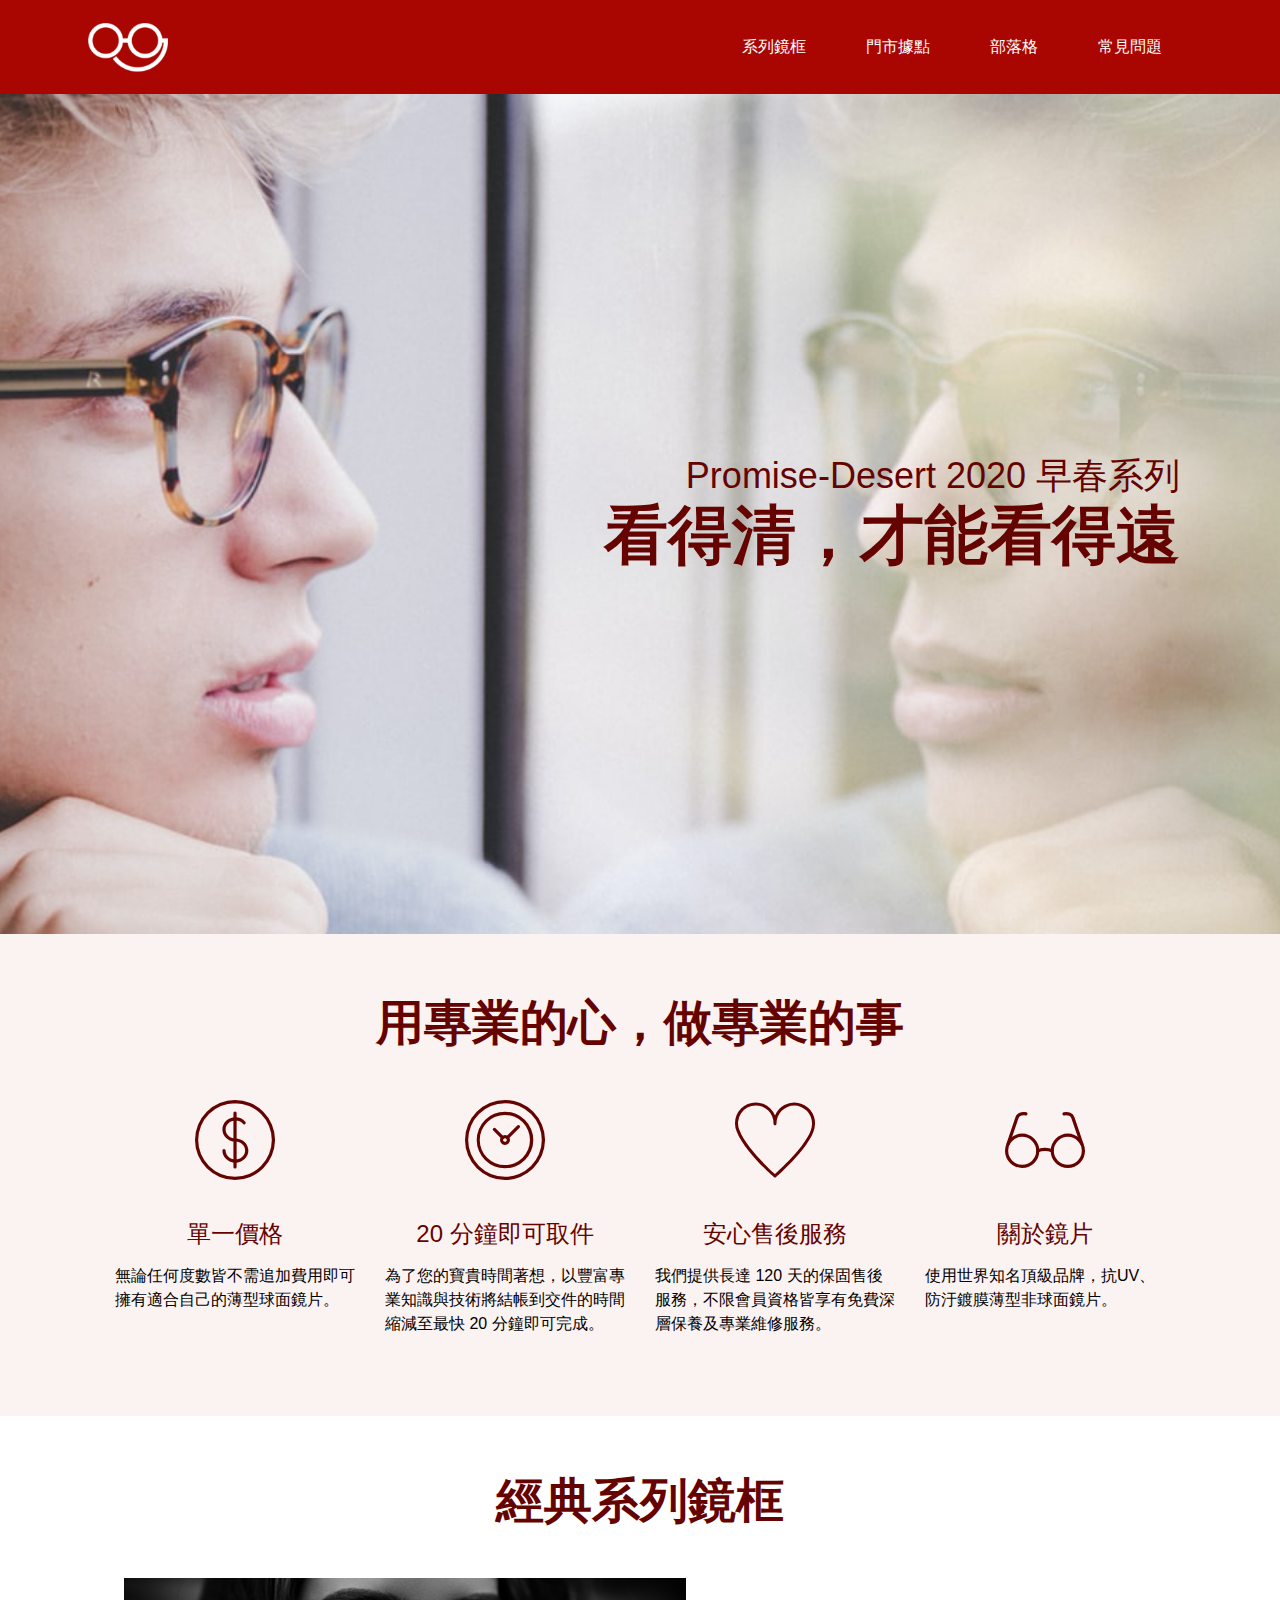
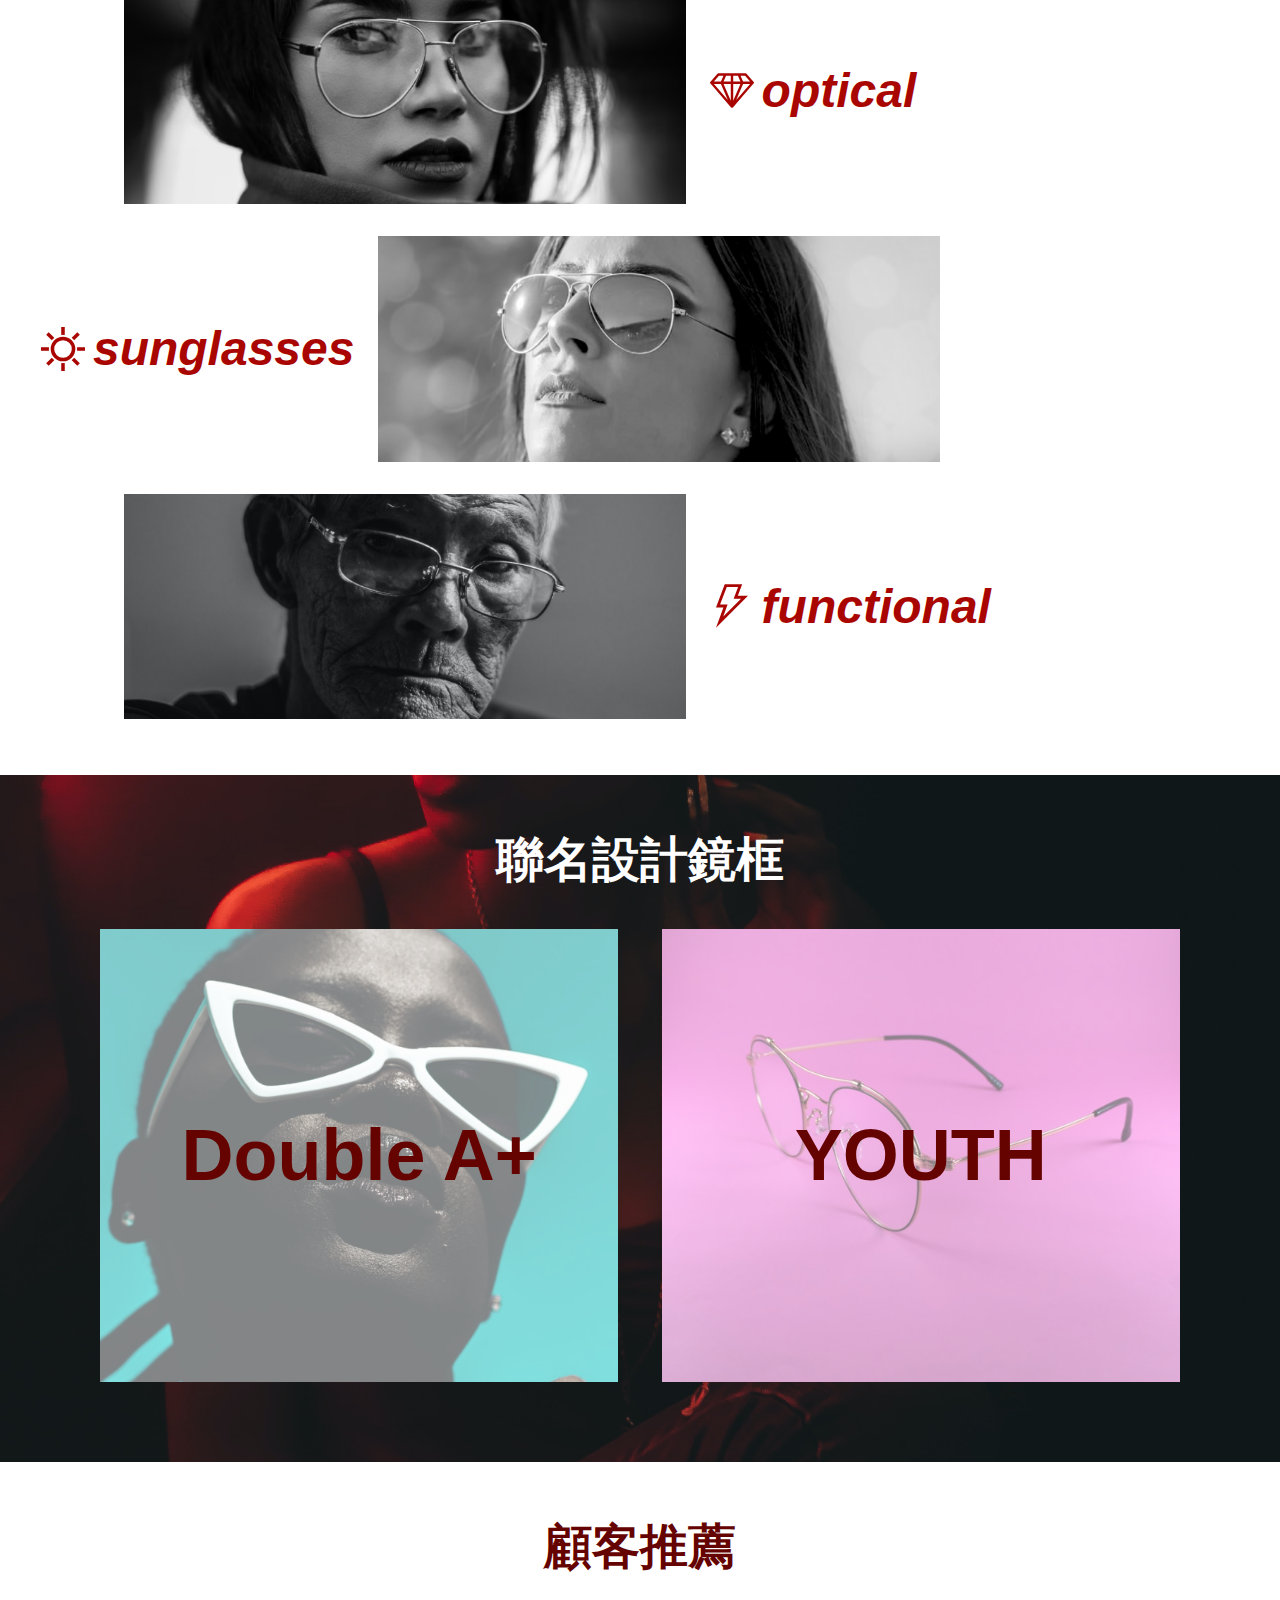
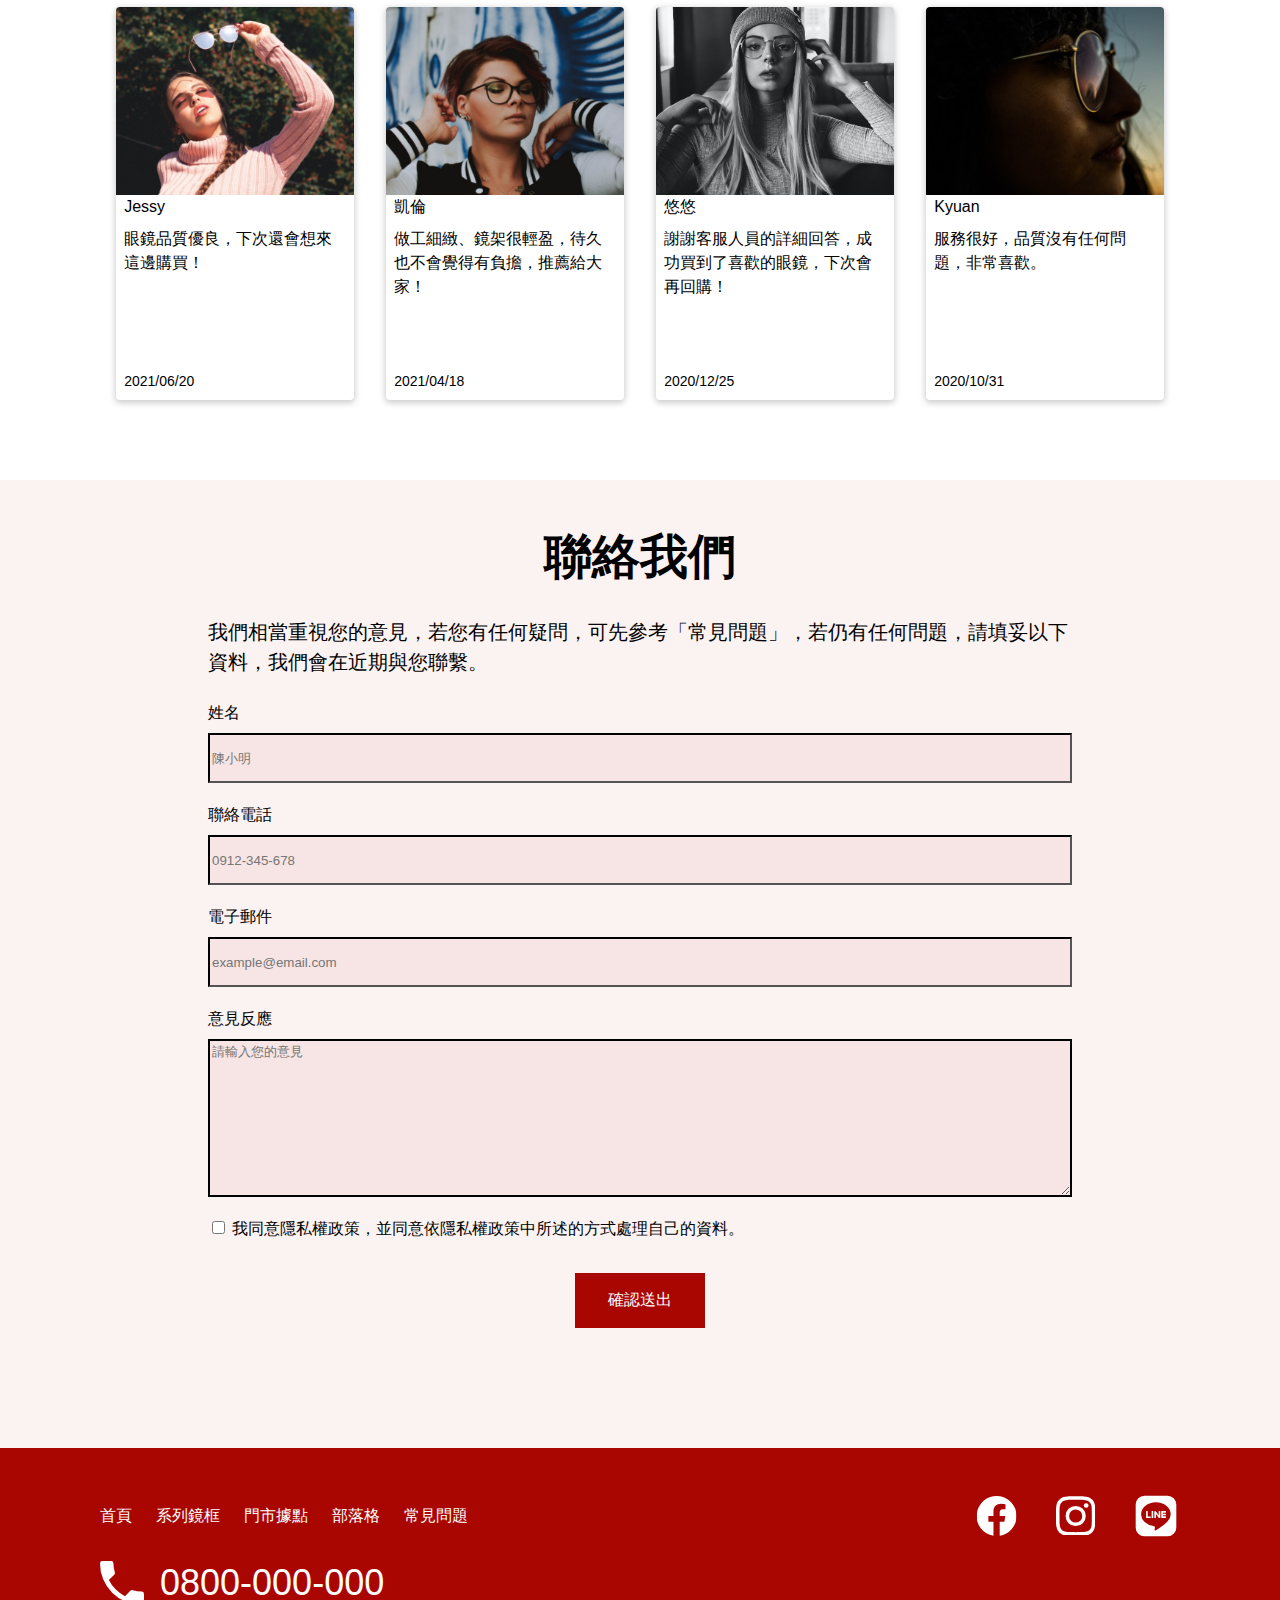
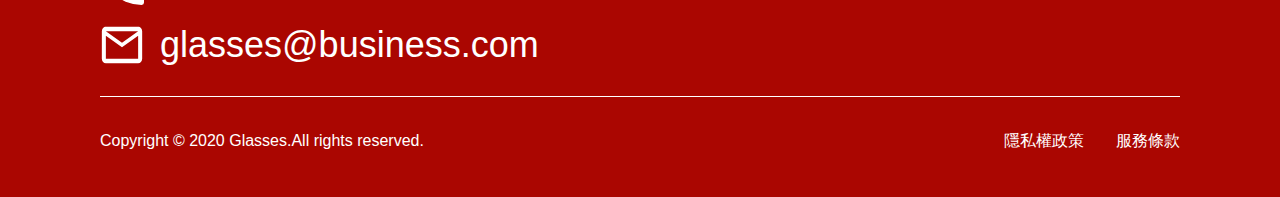
==== commit dc8170a9: "Update 2021-08-03T10:42:36.121Z" ====
--- a/index.html
+++ b/index.html
@@ -6,72 +6,83 @@
     <meta http-equiv="X-UA-Compatible" content="ie=edge" />
     <title>首頁</title>
     <link rel="stylesheet" href="./assets/style/all.css" />
+    <link rel="stylesheet" href="https://cdnjs.cloudflare.com/ajax/libs/font-awesome/5.15.3/css/all.min.css" referrerpolicy="no-referrer" />
   </head>
 
   <body>
     <header class="header d-f">
-      <h1>
+      <h1 class="logo">
         <a href="index.html">glasses</a>
       </h1>
       <ul class="nav d-f">
         <li><a href="product.html">系列鏡框</a></li>
         <li><a href="store.html">門市據點</a></li>
-        <li><a href="blog.html">部落格</a></li>
-        <li><a href="qa.html">常見問題</a></li>
+        <li><a href="ham.html">部落格</a></li>
+        <li><a href="#">常見問題</a></li>
       </ul>
+      <!-- mobile -->
+      <div class="mobile d-none">
+        <a href="#" class="ham-icon" onclick="addClass()">
+          <i class="fas fa-bars"></i>
+        </a>
+        <ul id="ham-btn" class="mobileNav d-col">
+          <li><a href="product.html">系列鏡框</a></li>
+          <li><a href="store.html">門市據點</a></li>
+          <li><a href="#">部落格</a></li>
+          <li><a href="#">常見問題</a></li>
+        </ul>
+      </div>
     </header>
 
     <main>
-    
 <div class="banner">
-  <div class="container d-col">
+  <div class="banner-title container d-col">
     <h3 class="fz-t2">Promise-Desert 2020 早春系列</h3>
     <h1 class="fz-h2 titleRed">看得清，才能看得遠</h1>
   </div>
 </div>
 
-<div class="philosophy mb-7">
+<section class="philosophy mb-7">
   <div class="container">
-    <h2 class="fz-h1 titleRed tac mb-2">用專業的心，做專業的事</h2>
-    <ul class="info-card d-f">
-      <li>
-        <img src="./assets/images/icon-dollar.svg" alt="dollar" />
+    <h2 class="fz-h1 titleRed text-center mb-6">用專業的心，做專業的事</h2>
+    <ul class="info-card d-f text-center">
+      <li class="d-col">
+        <img class="mb-5" src="./assets/images/icon-dollar.svg" alt="dollar" />
         <h3 class="fz-st3 pb-2">單一價格</h3>
         <p>無論任何度數皆不需追加費用即可擁有適合自己的薄型球面鏡片。</p>
       </li>
-      <li>
-        <img src="./assets/images/icon-clock.svg" alt="clock" />
+      <li class="d-col">
+        <img class="mb-5" src="./assets/images/icon-clock.svg" alt="clock" />
         <h3 class="fz-st3 pb-2">20 分鐘即可取件</h3>
         <p>
           為了您的寶貴時間著想，以豐富專業知識與技術將結帳到交件的時間縮減至最快
           20 分鐘即可完成。
         </p>
       </li>
-      <li>
-        <img src="./assets/images/icon-heart.svg" alt="heart" />
+      <li class="d-col">
+        <img class="mb-5" src="./assets/images/icon-heart.svg" alt="heart" />
         <h3 class="fz-st3 pb-2">安心售後服務</h3>
         <p>
           我們提供長達 120
           天的保固售後服務，不限會員資格皆享有免費深層保養及專業維修服務。
         </p>
       </li>
-      <li>
-        <img src="./assets/images/icon-glasses.svg" alt="glass" />
+      <li class="d-col">
+        <img class="mb-5" src="./assets/images/icon-glasses.svg" alt="glass" />
         <h3 class="fz-st3 pb-2">關於鏡片</h3>
         <p>使用世界知名頂級品牌，抗UV、防汙鍍膜薄型非球面鏡片。</p>
       </li>
     </ul>
   </div>
-</div>
+</section>
 
 <!-- 經典系列鏡框 -->
-<div class="classic mb-7">
-  <div class="container tac">
-    <h2 class="fz-h1 titleRed mb-2">經典系列鏡框</h2>
+<section class="classic mb-7">
+  <div class="container text-center">
+    <h2 class="fz-h1 titleRed mb-6">經典系列鏡框</h2>
     <ul class="product-grp">
       <li class="d-f">
         <img
-          class="d-block"
           src="./assets/images/product-1.png"
           alt="product-1"
         />
@@ -80,9 +91,8 @@
           <h3 class="fz-h1">optical</h3>
         </div>
       </li>
-      <li class="d-f fxdrr">
+      <li class="d-f row-reverse">
         <img
-          class="d-block"
           src="./assets/images/product-2.png"
           alt="product-2"
         />
@@ -93,7 +103,6 @@
       </li>
       <li class="d-f">
         <img
-          class="d-block"
           src="./assets/images/product-3.png"
           alt="product-3"
         />
@@ -104,29 +113,31 @@
       </li>
     </ul>
   </div>
-</div>
+</section>
 <!-- 經典系列鏡框-end -->
 
 <!-- 聯名設計鏡框 -->
-<div class="coBranding pt-7 pb-10">
+<section class="coBranding pt-7 pb-10">
   <div class="container">
-    <h2 class="fz-h1 titleWhite tac mb-5">聯名設計鏡框</h2>
+    <h2 class="fz-h1 titleWhite text-center mb-5">聯名設計鏡框</h2>
     <ul class="product-card d-f">
       <li>
+        <img src="./assets/images/product-8.png" alt="">
         <h3 class="fz-h3 titleRed">Double A+</h3>
       </li>
       <li>
+        <img src="./assets/images/product-9.png" alt="">
         <h3 class="fz-h3 titleRed">YOUTH</h3>
       </li>
     </ul>
   </div>
-</div>
+</section>
 <!-- 聯名設計鏡框-end -->
 
 <!-- 顧客推薦 -->
-<div class="recomand pt-7 pb-10">
+<section class="recomand pt-7 pb-10">
   <div class="container">
-    <h2 class="fz-h1 titleRed tac mb-4">顧客推薦</h2>
+    <h2 class="fz-h1 titleRed text-center mb-4">顧客推薦</h2>
     <ul class="comand-card d-f">
       <li class="d-col">
         <div class="content">
@@ -162,53 +173,52 @@
       </li>
     </ul>
   </div>
-</div>
+</section>
 <!-- 顧客推薦-end-->
 
 <!-- 聯絡我們 -->
-<div class="contactUs">
-  <div class="container d-col">
-    <h2 class="fz-h1 titleBlack tac mb-4">聯絡我們</h2>
+<section class="contactUs">
+  <div class="container d-col pt-6 pb-10">
+    <h2 class="fz-h1 titleBlack text-center mb-4">聯絡我們</h2>
     
-    <form action="" class="mb-5">
+    <div class="contact-text ">
       <p class="fz-st1 mb-3">
-      我們相當重視您的意見，若您有任何疑問，可先參考「常見問題」，若仍有任何問題，請填妥以下資料，我們會在近期與您聯繫。
-    </p>
-      <p class="label-grp d-col">
-        <label for="name"> 姓名 </label>
-        <input placeholder="陳小明" type="text" id="name" />
+        我們相當重視您的意見，若您有任何疑問，可先參考「常見問題」，若仍有任何問題，請填妥以下資料，我們會在近期與您聯繫。
       </p>
-      <p class="label-grp d-col">
-        <label for="number"> 聯絡電話 </label>
-        <input placeholder="0912-345-678" type="number" id="number" />
-      </p>
-      <p class="label-grp d-col">
-        <label for="email"> 電子郵件 </label>
-        <input placeholder="example@email.com" type="email" id="eamil" />
-      </p>
-      <p class="label-grp d-col">
-        <label for="textarea"> 意見反應 </label>
-        <textarea placeholder="請輸入您的意見" name="myText" id="myText" cols="30" rows="10"></textarea>
-      </p>
-
-      <p>
-        <input type="checkbox" name="checkbox" id="checkbox" />
-        我同意隱私權政策，並同意依隱私權政策中所述的方式處理自己的資料。
-      </p>
-    </form>
+      <form action="" class="contact-form mb-5 d-col">
+        <p class="label-grp d-col">
+          <label for="name"> 姓名 </label>
+          <input placeholder="陳小明" type="text" id="name" />
+        </p>
+        <p class="label-grp d-col">
+          <label for="number"> 聯絡電話 </label>
+          <input placeholder="0912-345-678" type="number" id="number" />
+        </p>
+        <p class="label-grp d-col">
+          <label for="email"> 電子郵件 </label>
+          <input placeholder="example@email.com" type="email" id="eamil" />
+        </p>
+        <p class="label-grp d-col">
+          <label for="textarea"> 意見反應 </label>
+          <textarea placeholder="請輸入您的意見" name="myText" id="myText" cols="30" rows="10"></textarea>
+        </p>
+        <p>
+          <input type="checkbox" name="checkbox" id="checkbox" />
+          我同意隱私權政策，並同意依隱私權政策中所述的方式處理自己的資料。
+        </p>
+        <input class="btn submit-btn" type="submit" value="確認送出" />
+      </form>
+    </div>
+
     
-    <!-- submit 需要放在form 裡面嗎 因為放在裡面我就不知道畫面該如何排版 -->
-    <input class="btn" type="submit" value="確認送出" />
-  </div>
-</div>
+  </div>
+</section>
 <!-- 聯絡我們-end -->
-
-    </main>
-
+</main>
 
     <footer class="footer">
       <div class="container">
-        <div class="link-grp d-f">
+        <div class="link-grp d-f mb-2">
           <ul class="nav d-f">
             <li><a href="index.html">首頁</a></li>
             <li><a href="product.html">系列鏡框</a></li>
@@ -226,22 +236,16 @@
             <li><img src="./assets/images/icon-line.svg" alt="" /></li>
           </ul>
         </div>
-        <div class="contact mb-3">
-          <ul>
-            <li class="fz-t2">
-              <img src="./assets/images/icon-phone.svg" alt="" /><a
-                href="tel:0800-000-000"
-                >0800-000-000</a
-              >
-            </li>
-            <li class="fz-t2">
-              <img src="./assets/images/icon-mail.svg" alt="" /><a
-                href="mailto:glasses@business.com"
-                >glasses@business.com</a
-              >
-            </li>
-          </ul>
-        </div>
+        <ul class="contact mb-3">
+          <li class="fz-t2 d-f">
+            <img src="./assets/images/icon-phone.svg" alt="" />
+            <a href="tel:0800-000-000">0800-000-000 </a>
+          </li>
+          <li class="fz-t2 d-f">
+            <img src="./assets/images/icon-mail.svg" alt="" />
+            <a href="mailto:glasses@business.com">glasses@business.com </a>
+          </li>
+        </ul>
         <ul class="copyright d-f">
           <li>Copyright © 2020 Glasses.All rights reserved.</li>
           <li class="d-f">
@@ -253,5 +257,6 @@
     </footer>
     <script src="./assets/js/vendors.js"></script>
     <script src="./assets/js/all.js"></script>
+    
   </body>
 </html>
--- a/assets/style/all.css
+++ b/assets/style/all.css
@@ -1,3 +1,4 @@
+@charset "UTF-8";
 /* http://meyerweb.com/eric/tools/css/reset/ 
    v2.0 | 20110126
    License: none (public domain)
@@ -133,22 +134,42 @@
   -webkit-box-sizing: border-box;
           box-sizing: border-box; }
 
+.titleRed {
+  font-weight: bold;
+  color: #650300; }
+
+.titleWhite {
+  font-weight: bold;
+  color: #ffffff; }
+
+.titleBlack {
+  font-weight: bold;
+  color: #000000; }
+
 .container {
-  max-width: 1140px;
-  padding-left: 15px;
-  padding-right: 15px;
-  padding-top: 24px;
-  padding-bottom: 24px;
+  max-width: 1110px;
+  padding: 0px 15px;
   margin: 0 auto; }
 
+h-100 {
+  height: 100%; }
+
 a {
+  color: #ffffff;
   display: inline-block;
   text-decoration: none; }
+  a:hover {
+    color: #c4b15e; }
 
 .d-block {
   display: block; }
 
+.d-none {
+  display: none; }
+
 img {
+  display: block;
+  /* 去除圖片底下的2-3px空白 */
   max-width: 100%;
   height: auto; }
 
@@ -171,7 +192,7 @@
   text-decoration: none;
   font-size: 16px;
   cursor: pointer;
-  min-width: 350px; }
+  min-width: 44px; }
 
 .btn-black {
   background-color: transparent;
@@ -191,6 +212,14 @@
   line-height: 1.5;
   font-weight: 400; }
 
+h1,
+h2,
+h3,
+h4,
+h5,
+h6 {
+  line-height: 1.2; }
+
 .d-f {
   display: -webkit-box;
   display: -ms-flexbox;
@@ -205,24 +234,13 @@
       -ms-flex-direction: column;
           flex-direction: column; }
 
-.flex-c {
-  display: -webkit-box;
-  display: -ms-flexbox;
-  display: flex;
-  -webkit-box-pack: center;
-      -ms-flex-pack: center;
-          justify-content: center;
-  -webkit-box-align: center;
-      -ms-flex-align: center;
-          align-items: center; }
-
-.fxdrr {
+.row-reverse {
   -webkit-box-orient: horizontal;
   -webkit-box-direction: reverse;
       -ms-flex-direction: row-reverse;
           flex-direction: row-reverse; }
 
-.tac {
+.text-center {
   text-align: center; }
 
 .fz-b1 {
@@ -399,42 +417,149 @@
 .pl-5 {
   padding-left: 40px; }
 
-.titleRed {
-  font-weight: bold;
-  color: #650300; }
-
-.titleWhite {
-  font-weight: bold;
-  color: #ffffff; }
-
-.titleBlack {
-  font-weight: bold;
-  color: #000000; }
-
-.nav a {
-  color: #ffffff;
-  margin-right: 48px; }
-
-.contact a {
-  color: #ffffff;
-  margin-left: 22px; }
+@media (max-width: 768px) {
+  .container {
+    max-width: 690px;
+    padding: 0 10px; } }
+
+@media (max-width: 375px) {
+  .container {
+    max-width: 345px; } }
+
+@media (max-width: 768px) {
+  h1,
+  h2,
+  h3,
+  h4,
+  h5,
+  h6 {
+    line-height: 1.1; } }
+
+@media (max-width: 375px) {
+  h1,
+  h2,
+  h3,
+  h4,
+  h5,
+  h6 {
+    line-height: 1.05; } }
+
+.fz-b1 {
+  font-size: 12px; }
+  @media (max-width: 768px) {
+    .fz-b1 {
+      font-size: 14px; } }
+
+.fz-b2 {
+  font-size: 14px; }
+  @media (max-width: 768px) {
+    .fz-b2 {
+      font-size: 16px; } }
+
+.fz-b3 {
+  font-size: 18px; }
+  @media (max-width: 768px) {
+    .fz-b3 {
+      font-size: 16px; } }
+
+.fz-t1 {
+  font-size: 28px; }
+  @media (max-width: 768px) {
+    .fz-t1 {
+      font-size: 24px; } }
+
+.fz-t2 {
+  font-size: 36px; }
+  @media (max-width: 768px) {
+    .fz-t2 {
+      font-size: 26px; } }
+
+.fz-t3 {
+  font-size: 40px; }
+
+.fz-h1 {
+  font-size: 48px; }
+  @media (max-width: 768px) {
+    .fz-h1 {
+      font-size: 36px; } }
+
+.fz-h2 {
+  font-size: 64px; }
+  @media (max-width: 768px) {
+    .fz-h2 {
+      font-size: 48px; } }
+
+.fz-h3 {
+  font-size: 72px; }
+  @media (max-width: 768px) {
+    .fz-h3 {
+      font-size: 54px; } }
 
 .header {
+  padding: 0 88px;
   background-color: #aa0601;
-  padding-top: 30px;
-  padding-bottom: 30px;
+  -webkit-box-align: center;
+      -ms-flex-align: center;
+          align-items: center;
   -webkit-box-pack: justify;
       -ms-flex-pack: justify;
-          justify-content: space-between; }
-  .header h1 a {
-    padding-left: 20px;
+          justify-content: space-between;
+  position: relative; }
+  .header .logo a {
     background: url("../images/logo.png") center center no-repeat;
     display: block;
     width: 80px;
     height: 50px;
+    -webkit-box-pack: center;
+        -ms-flex-pack: center;
+            justify-content: center;
+    -webkit-box-align: center;
+        -ms-flex-align: center;
+            align-items: center;
     text-indent: 101%;
     overflow: hidden;
     white-space: nowrap; }
+  .header .nav a {
+    padding: 35px 30px; }
+  @media (max-width: 768px) {
+    .header {
+      padding: 0 32px; }
+      .header .logo a {
+        width: 55px;
+        background-size: contain; }
+      .header .nav a {
+        font-size: 16px;
+        padding: 10px 8px; } }
+  @media (max-width: 375px) {
+    .header {
+      padding: 0 10px; }
+      .header .nav a {
+        display: none; }
+      .header .mobile {
+        display: -webkit-box;
+        display: -ms-flexbox;
+        display: flex; }
+        .header .mobile .mobileNav {
+          position: absolute;
+          left: 0;
+          top: 100%;
+          width: 100%;
+          -webkit-transition: all 0.8s;
+          -o-transition: all 0.8s;
+          transition: all 0.8s;
+          overflow: hidden;
+          z-index: 100;
+          max-height: 0; }
+          .header .mobile .mobileNav.active {
+            max-height: 200px; }
+          .header .mobile .mobileNav li {
+            width: 100%;
+            padding: 10px 0;
+            border-top: 1px solid #ffffff;
+            text-align: center;
+            background-color: #aa0601; }
+            .header .mobile .mobileNav li:hover {
+              background-color: #910501; } }
 
 .footer {
   background-color: #aa0601;
@@ -443,7 +568,23 @@
   .footer .link-grp {
     -webkit-box-pack: justify;
         -ms-flex-pack: justify;
-            justify-content: space-between; }
+            justify-content: space-between;
+    -webkit-box-align: center;
+        -ms-flex-align: center;
+            align-items: center; }
+    .footer .link-grp .nav a {
+      padding-right: 24px; }
+  .footer .contact li {
+    -webkit-box-pack: start;
+        -ms-flex-pack: start;
+            justify-content: start;
+    -webkit-box-align: center;
+        -ms-flex-align: center;
+            align-items: center;
+    margin-bottom: 8px; }
+    .footer .contact li img {
+      width: 44px;
+      margin-right: 16px; }
   .footer .copyright {
     color: #ffffff;
     -webkit-box-pack: justify;
@@ -451,16 +592,31 @@
             justify-content: space-between;
     padding-top: 32px;
     border-top: 1px solid #fff; }
+  @media (max-width: 768px) {
+    .footer {
+      font-size: 14px; }
+      .footer .link-grp .nav a {
+        padding-right: 10px; }
+      .footer .contact li img {
+        width: 28px; }
+      .footer .contact li a {
+        font-size: 26px; }
+      .footer .copyright {
+        padding-top: 24px; } }
 
 .banner {
-  padding-top: 280px;
-  padding-bottom: 280px;
+  height: 840px;
   background: url("../images/banner.png") center center no-repeat;
+  background-size: cover;
   color: #650300; }
-  .banner .d-col {
+  .banner .banner-title {
+    height: 100%;
     -webkit-box-align: end;
         -ms-flex-align: end;
-            align-items: flex-end; }
+            align-items: flex-end;
+    -webkit-box-pack: center;
+        -ms-flex-pack: center;
+            justify-content: center; }
 
 .philosophy {
   padding-top: 60px;
@@ -468,12 +624,21 @@
   background-color: #aa06010d;
   color: #650300; }
   .philosophy .info-card {
-    -webkit-box-pack: justify;
-        -ms-flex-pack: justify;
-            justify-content: space-between; }
+    -ms-flex-pack: distribute;
+        justify-content: space-around;
+    -webkit-box-align: baseline;
+        -ms-flex-align: baseline;
+            align-items: baseline; }
+    @media (max-width: 768px) {
+      .philosophy .info-card {
+        -ms-flex-wrap: wrap;
+            flex-wrap: wrap;
+        row-gap: 24px; } }
     .philosophy .info-card li {
-      max-width: 240px;
-      text-align: center; }
+      -webkit-box-align: center;
+          -ms-flex-align: center;
+              align-items: center;
+      max-width: 240px; }
       .philosophy .info-card li p {
         color: #000000;
         text-align: start; }
@@ -486,12 +651,10 @@
   -webkit-box-align: center;
       -ms-flex-align: center;
           align-items: center;
-  margin-bottom: 32px; }
+  margin-bottom: 32px;
+  width: 80%; }
   .classic .product-grp li img {
-    width: 635px;
-    height: 320px;
-    -o-object-fit: cover;
-       object-fit: cover;
+    width: 65%;
     margin-right: 24px;
     margin-left: 24px; }
   .classic .product-grp li .title-grp {
@@ -499,47 +662,102 @@
         -ms-flex-align: center;
             align-items: center; }
     .classic .product-grp li .title-grp h3 {
+      font-style: italic;
       font-weight: bold; }
+
+@media (max-width: 768px) {
+  .classic .product-grp li {
+    display: -webkit-box;
+    display: -ms-flexbox;
+    display: flex;
+    -webkit-box-orient: horizontal;
+    -webkit-box-direction: normal;
+        -ms-flex-direction: row;
+            flex-direction: row;
+    margin-bottom: 8px; }
+    .classic .product-grp li img {
+      margin-right: 8px;
+      margin-left: 0; }
+    .classic .product-grp li .title-grp .icon {
+      height: 32px;
+      width: 32px;
+      margin-right: 5px; }
+    .classic .product-grp li .title-grp h3 {
+      font-size: 28px; } }
+
+@media (max-width: 375px) {
+  .classic .product-grp {
+    width: 100%; }
+    .classic .product-grp li {
+      position: relative;
+      -webkit-box-pack: center;
+          -ms-flex-pack: center;
+              justify-content: center; }
+      .classic .product-grp li .title-grp {
+        position: absolute;
+        top: 50%;
+        left: 50%;
+        -webkit-transform: translate(-50%, -50%);
+            -ms-transform: translate(-50%, -50%);
+                transform: translate(-50%, -50%); } }
 
 .product-grp li:nth-child(1) .icon {
   width: 44px;
   height: 44px;
-  background: url("../images/icon-diamond.svg") center center no-repeat; }
+  background: url("../images/icon-diamond.svg") center center no-repeat;
+  background-size: contain; }
 
 .product-grp li:nth-child(2) .icon {
   width: 44px;
   height: 44px;
-  background: url("../images/icon-sun.svg") center center no-repeat; }
+  background: url("../images/icon-sun.svg") center center no-repeat;
+  background-size: contain; }
 
 .product-grp li:nth-child(3) .icon {
   width: 44px;
   height: 44px;
-  background: url("../images/icon-thunder.svg") center center no-repeat; }
+  background: url("../images/icon-thunder.svg") center center no-repeat;
+  background-size: contain; }
 
 .coBranding {
-  background: url("../images/bg.png") center center no-repeat; }
+  background: url("../images/bg.png") center center no-repeat;
+  height: auto;
+  background-size: cover; }
   .coBranding .product-card {
-    -ms-flex-pack: distribute;
-        justify-content: space-around; }
+    -webkit-box-pack: justify;
+        -ms-flex-pack: justify;
+            justify-content: space-between; }
     .coBranding .product-card li {
-      width: 540px;
-      height: 540px; }
+      position: relative;
+      width: 48%; }
       .coBranding .product-card li h3 {
-        text-align: center;
-        line-height: 540px; }
-
-.product-card li:nth-child(1) {
-  background: url("../images/product-8.png") center center no-repeat; }
-
-.product-card li:nth-child(2) {
-  background: url("../images/product-9.png") center center no-repeat; }
+        position: absolute;
+        top: 0;
+        bottom: 0;
+        left: 0;
+        right: 0;
+        background: rgba(255, 255, 255, 0.5);
+        display: -webkit-box;
+        display: -ms-flexbox;
+        display: flex;
+        -webkit-box-pack: center;
+            -ms-flex-pack: center;
+                justify-content: center;
+        -webkit-box-align: center;
+            -ms-flex-align: center;
+                align-items: center; }
+        .coBranding .product-card li h3:hover {
+          background: rgba(255, 255, 255, 0.9);
+          -webkit-transition: 0.5s ease-in;
+          -o-transition: 0.5s ease-in;
+          transition: 0.5s ease-in;
+          cursor: pointer; }
 
 .comand-card {
   -ms-flex-pack: distribute;
       justify-content: space-around; }
   .comand-card li {
-    max-width: 225px;
-    height: 460px;
+    width: 22%;
     border-radius: 4px;
     -webkit-box-pack: justify;
         -ms-flex-pack: justify;
@@ -550,30 +768,49 @@
       padding-left: 8px;
       padding-right: 8px;
       padding-bottom: 8px; }
-  .comand-card .content img {
-    border-radius: 4px 4px 0 0; }
-  .comand-card .content p {
-    padding-left: 8px;
-    padding-right: 8px; }
+  .comand-card .content {
+    padding-bottom: 64px; }
+    .comand-card .content img {
+      border-radius: 4px 4px 0 0; }
+    .comand-card .content p {
+      padding-left: 8px;
+      padding-right: 8px; }
+  @media (max-width: 768px) {
+    .comand-card {
+      -ms-flex-wrap: wrap;
+          flex-wrap: wrap; }
+      .comand-card .content {
+        padding-bottom: 32px; }
+      .comand-card li {
+        width: 44%;
+        -webkit-box-shadow: 0 2px 3px 1px rgba(0, 0, 0, 0.2);
+                box-shadow: 0 2px 3px 1px rgba(0, 0, 0, 0.2);
+        margin-bottom: 32px; } }
 
 .contactUs {
   background-color: #aa06010d; }
-  .contactUs .container {
-    -webkit-box-pack: center;
-        -ms-flex-pack: center;
-            justify-content: center;
-    -webkit-box-align: center;
-        -ms-flex-align: center;
-            align-items: center; }
-    .contactUs .container form {
-      max-width: 760px; }
-      .contactUs .container form .label-grp {
-        margin-bottom: 20px; }
-        .contactUs .container form .label-grp label {
-          margin-bottom: 8px; }
-
-a:hover {
-  color: #c4b15e; }
+  .contactUs .contact-text {
+    margin: 0 auto;
+    width: 80%; }
+    .contactUs .contact-text .contact-form .label-grp {
+      margin-bottom: 20px; }
+      .contactUs .contact-text .contact-form .label-grp label {
+        margin-bottom: 8px; }
+      .contactUs .contact-text .contact-form .label-grp input {
+        height: 50px;
+        background-color: #aa06010d;
+        border-color: #000000; }
+      .contactUs .contact-text .contact-form .label-grp textarea {
+        background-color: #aa06010d;
+        border-width: 2px;
+        border-color: #000000; }
+    .contactUs .contact-text .contact-form .submit-btn {
+      margin-top: 32px;
+      -ms-flex-item-align: center;
+          align-self: center; }
+  @media (max-width: 768px) {
+    .contactUs {
+      padding-top: 24px; } }
 
 .tab {
   max-width: 100%;
@@ -606,9 +843,9 @@
   border-bottom: 8px solid #aa0601; }
 
 .prod-banner {
-  width: 100%; }
+  height: 304px; }
   .prod-banner .frame {
-    max-width: 960px; }
+    max-width: 50%; }
     .prod-banner .frame img {
       -o-object-fit: cover;
          object-fit: cover; }
@@ -674,4 +911,51 @@
       .product-small-card .pagination a:last-child {
         border-radius: 0 4px 4px 0; }
 
+.ham {
+  position: fixed;
+  /* keep the hamburger button above everything */
+  z-index: 100;
+  top: 1rem;
+  right: 1rem;
+  width: 3rem;
+  height: 3rem;
+  border: black solid 1px;
+  background: white;
+  cursor: pointer; }
+  .ham .xIcon {
+    display: none; }
+  .ham .menu {
+    position: fixed;
+    top: 0;
+    left: 0;
+    right: 0;
+    bottom: 0;
+    width: 100%;
+    height: 100vh;
+    background: black;
+    color: white;
+    -webkit-transform: translateY(-100%);
+        -ms-transform: translateY(-100%);
+            transform: translateY(-100%);
+    -webkit-transition: -webkit-transform 0.2s;
+    transition: -webkit-transform 0.2s;
+    -o-transition: transform 0.2s;
+    transition: transform 0.2s;
+    transition: transform 0.2s, -webkit-transform 0.2s;
+    list-style: none;
+    padding-top: 4rem; }
+    .ham .menu.showMenu {
+      -webkit-transform: translateY(0);
+          -ms-transform: translateY(0);
+              transform: translateY(0); }
+    .ham .menu li {
+      padding: 1rem 0; }
+      .ham .menu li .menuLink {
+        display: inline;
+        font-size: 2rem;
+        color: white;
+        text-decoration: none; }
+        .ham .menu li .menuLink:hover {
+          text-decoration: underline; }
+
 /*# sourceMappingURL=all.css.map */
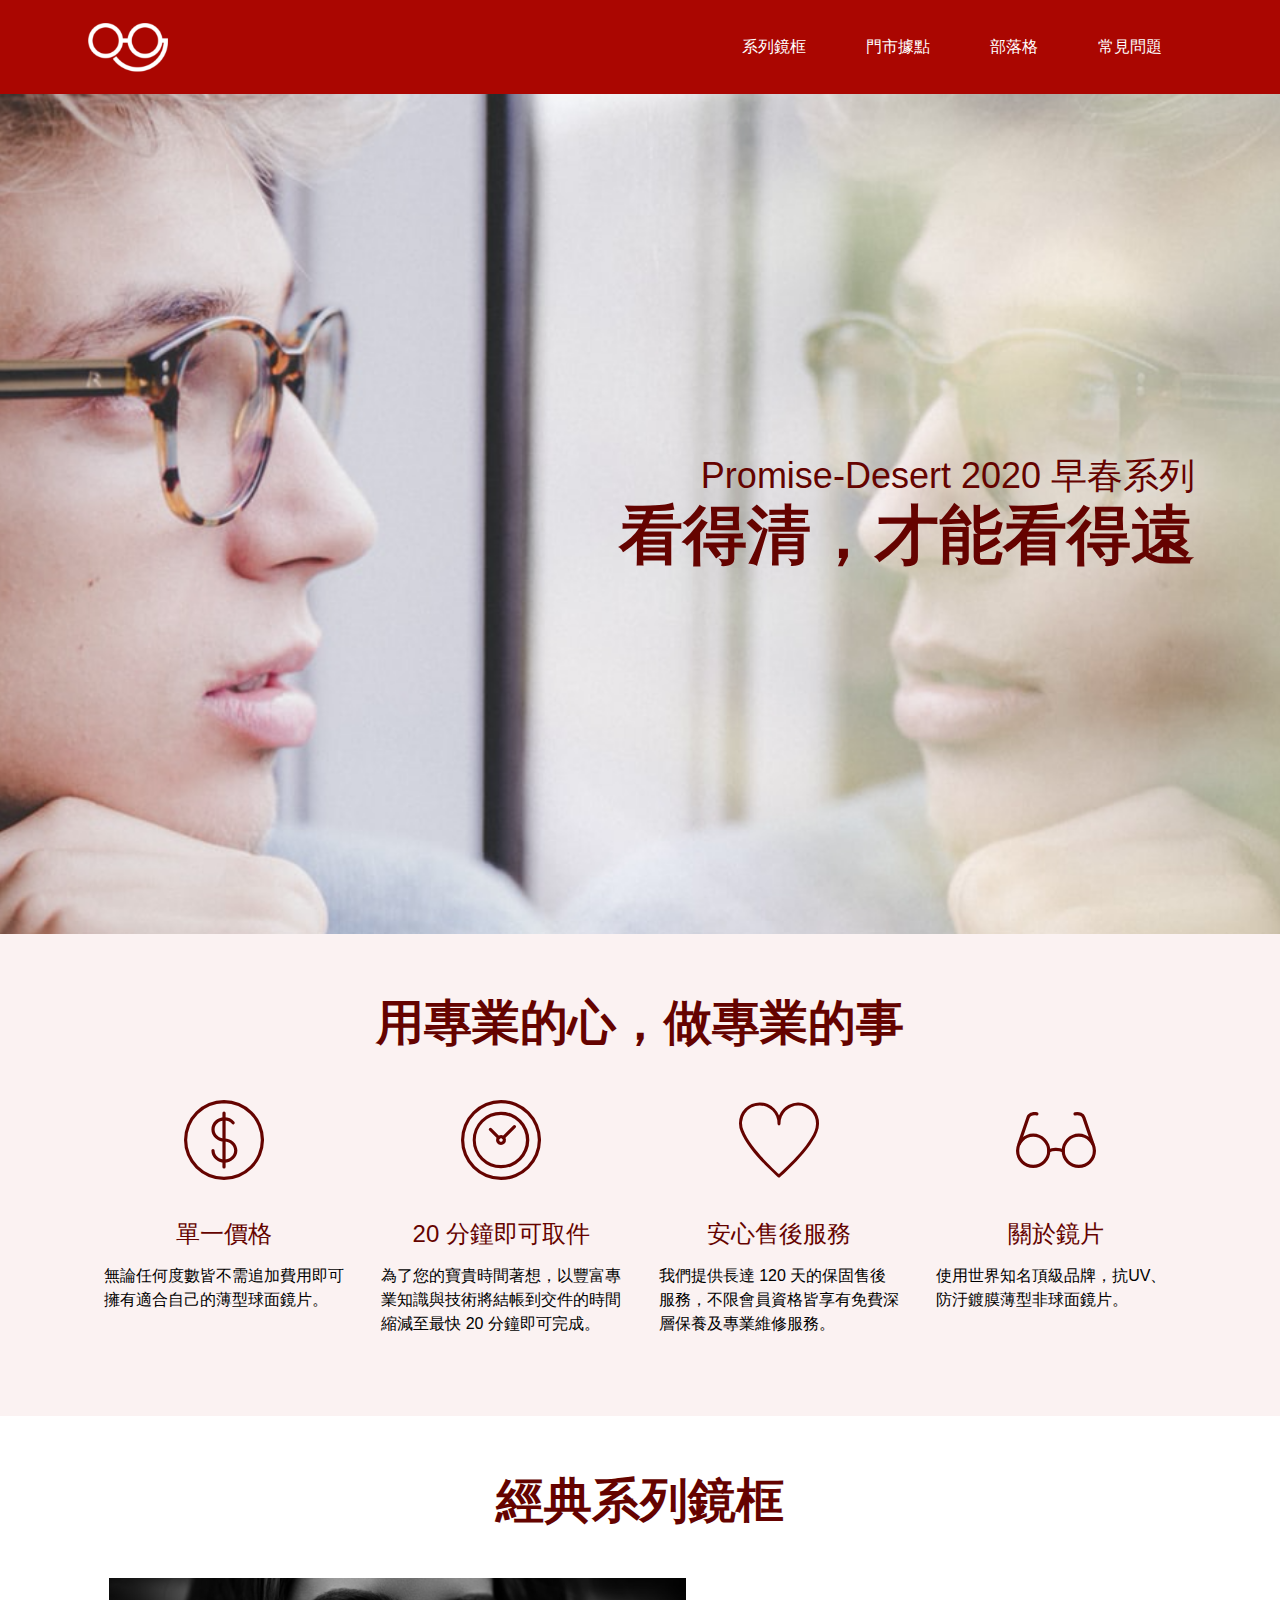
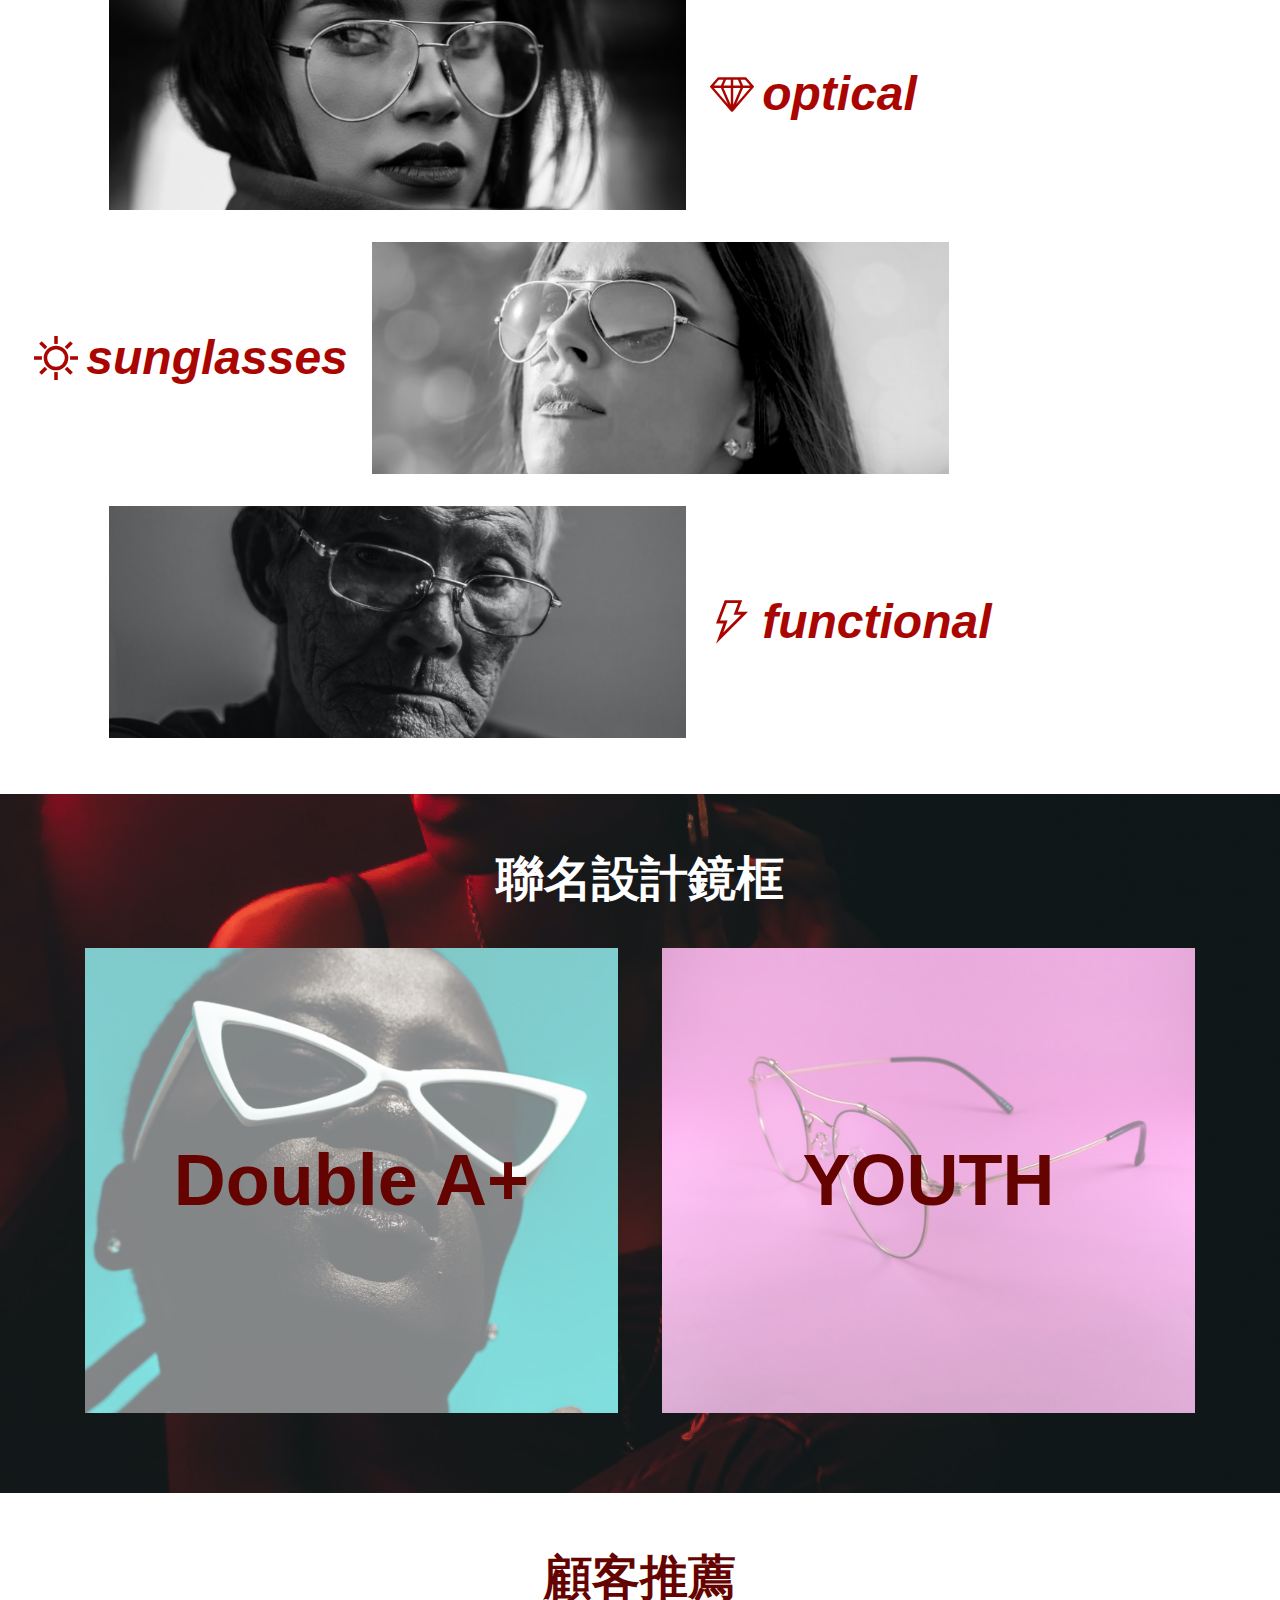
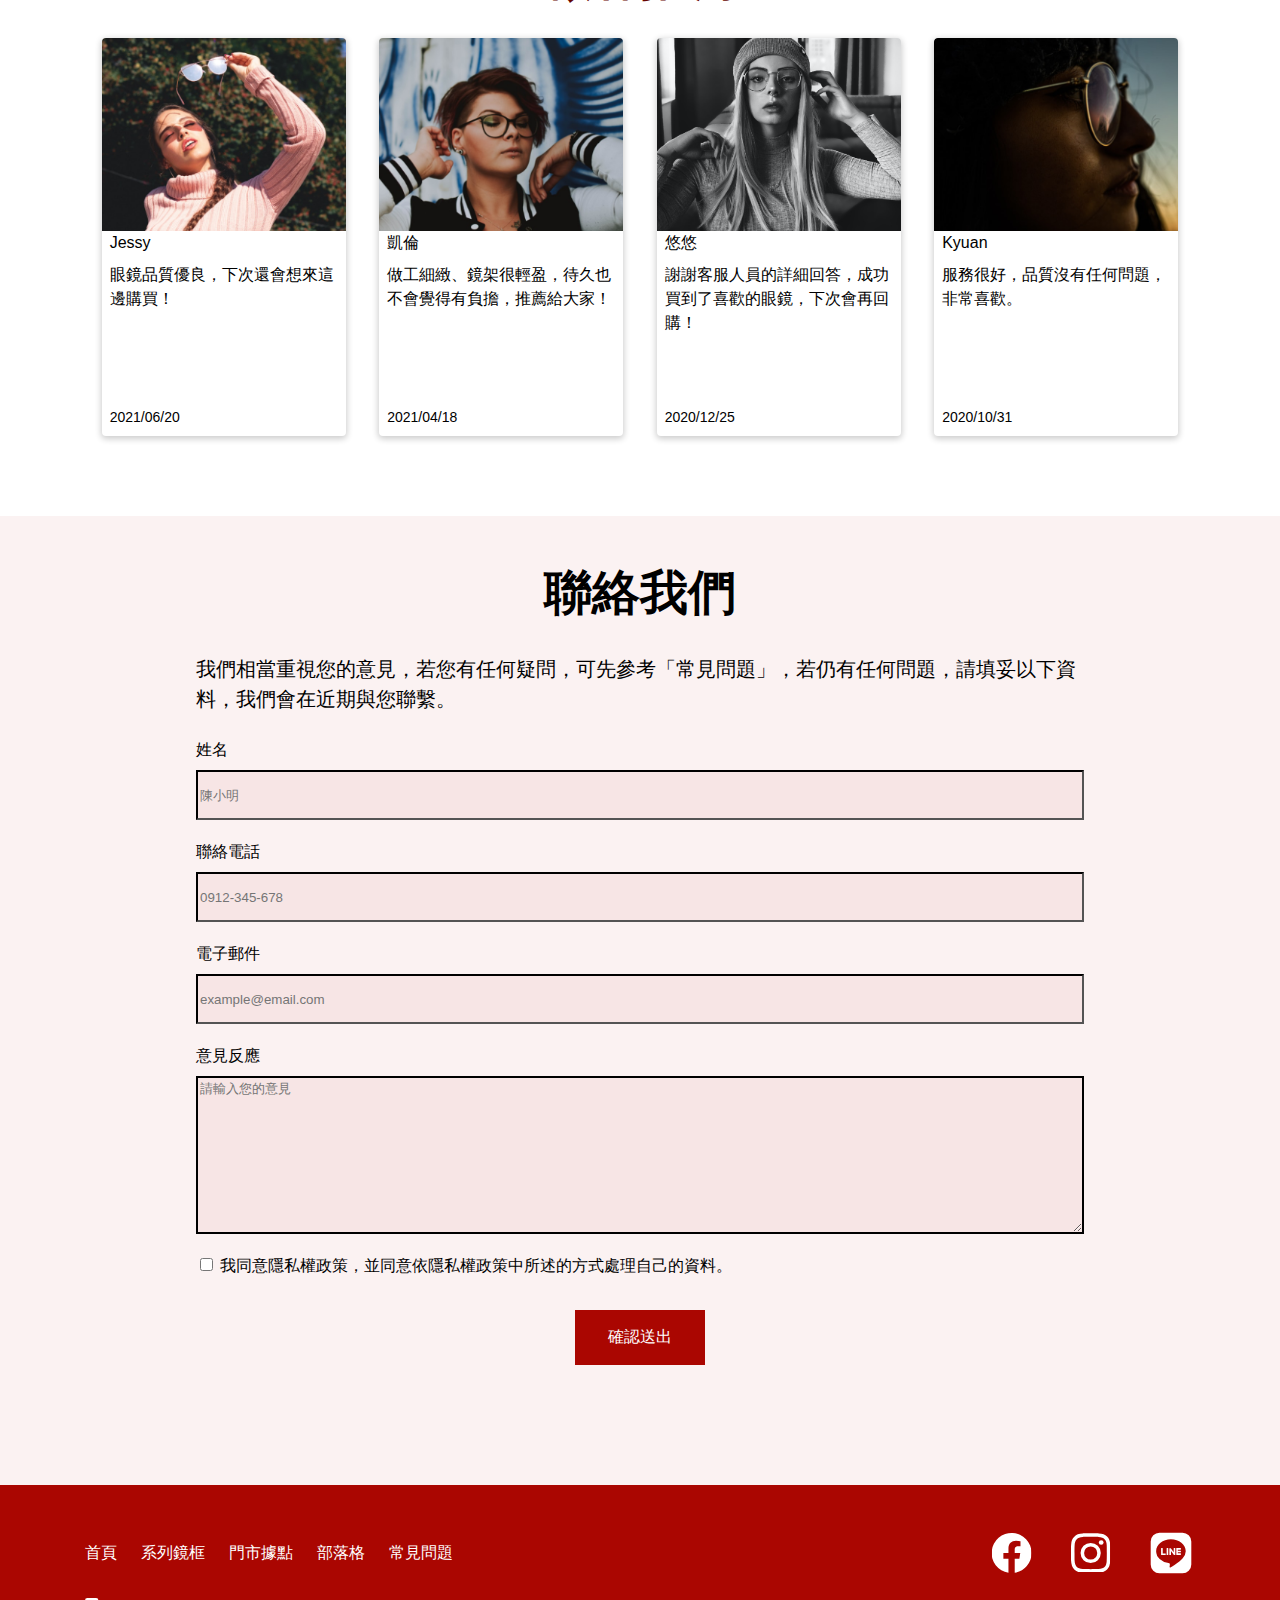
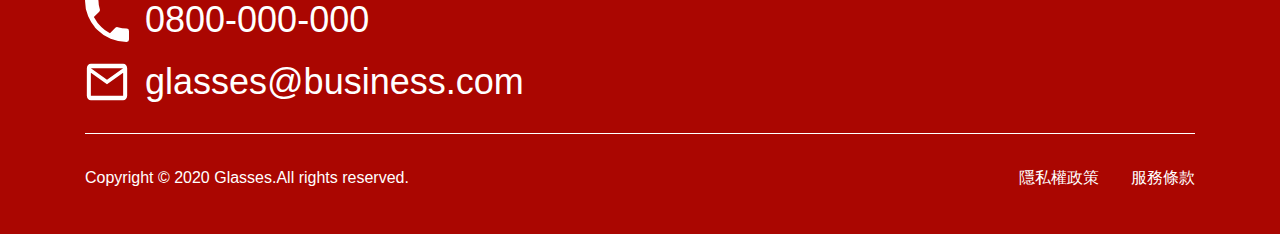
==== commit cedf947e: "Update 2021-08-07T09:53:52.990Z" ====
--- a/index.html
+++ b/index.html
@@ -21,7 +21,7 @@
         <li><a href="#">常見問題</a></li>
       </ul>
       <!-- mobile -->
-      <div class="mobile d-none">
+      <!-- <div class="mobile d-none">
         <a href="#" class="ham-icon" onclick="addClass()">
           <i class="fas fa-bars"></i>
         </a>
@@ -31,14 +31,14 @@
           <li><a href="#">部落格</a></li>
           <li><a href="#">常見問題</a></li>
         </ul>
-      </div>
+      </div> -->
     </header>
 
     <main>
 <div class="banner">
   <div class="banner-title container d-col">
     <h3 class="fz-t2">Promise-Desert 2020 早春系列</h3>
-    <h1 class="fz-h2 titleRed">看得清，才能看得遠</h1>
+    <h2 class="fz-h2 titleRed">看得清，才能看得遠</h2>
   </div>
 </div>
 
@@ -82,30 +82,21 @@
     <h2 class="fz-h1 titleRed mb-6">經典系列鏡框</h2>
     <ul class="product-grp">
       <li class="d-f">
-        <img
-          src="./assets/images/product-1.png"
-          alt="product-1"
-        />
+        <img src="./assets/images/product-1.png" alt="product-1" />
         <div class="title-grp d-f">
           <div class="icon mr-1"></div>
           <h3 class="fz-h1">optical</h3>
         </div>
       </li>
       <li class="d-f row-reverse">
-        <img
-          src="./assets/images/product-2.png"
-          alt="product-2"
-        />
+        <img src="./assets/images/product-2.png" alt="product-2" />
         <div class="title-grp d-f">
           <div class="icon mr-1"></div>
           <h3 class="fz-h1">sunglasses</h3>
         </div>
       </li>
       <li class="d-f">
-        <img
-          src="./assets/images/product-3.png"
-          alt="product-3"
-        />
+        <img src="./assets/images/product-3.png" alt="product-3" />
         <div class="title-grp d-f">
           <div class="icon mr-1"></div>
           <h3 class="fz-h1">functional</h3>
@@ -122,11 +113,11 @@
     <h2 class="fz-h1 titleWhite text-center mb-5">聯名設計鏡框</h2>
     <ul class="product-card d-f">
       <li>
-        <img src="./assets/images/product-8.png" alt="">
+        <img src="./assets/images/product-8.png" alt="" />
         <h3 class="fz-h3 titleRed">Double A+</h3>
       </li>
       <li>
-        <img src="./assets/images/product-9.png" alt="">
+        <img src="./assets/images/product-9.png" alt="" />
         <h3 class="fz-h3 titleRed">YOUTH</h3>
       </li>
     </ul>
@@ -180,37 +171,43 @@
 <section class="contactUs">
   <div class="container d-col pt-6 pb-10">
     <h2 class="fz-h1 titleBlack text-center mb-4">聯絡我們</h2>
-    
-    <div class="contact-text ">
+
+    <div class="contact-text">
       <p class="fz-st1 mb-3">
         我們相當重視您的意見，若您有任何疑問，可先參考「常見問題」，若仍有任何問題，請填妥以下資料，我們會在近期與您聯繫。
       </p>
       <form action="" class="contact-form mb-5 d-col">
-        <p class="label-grp d-col">
+        <div class="label-grp d-col">
           <label for="name"> 姓名 </label>
           <input placeholder="陳小明" type="text" id="name" />
-        </p>
-        <p class="label-grp d-col">
-          <label for="number"> 聯絡電話 </label>
-          <input placeholder="0912-345-678" type="number" id="number" />
-        </p>
-        <p class="label-grp d-col">
+        </div>
+        <div class="label-grp d-col">
+          <label for="tel"> 聯絡電話 </label>
+          <input placeholder="0912-345-678" type="tel" id="tel" />
+        </div>
+        <div class="label-grp d-col">
           <label for="email"> 電子郵件 </label>
           <input placeholder="example@email.com" type="email" id="eamil" />
-        </p>
-        <p class="label-grp d-col">
+        </div>
+        <div class="label-grp d-col">
           <label for="textarea"> 意見反應 </label>
-          <textarea placeholder="請輸入您的意見" name="myText" id="myText" cols="30" rows="10"></textarea>
-        </p>
-        <p>
-          <input type="checkbox" name="checkbox" id="checkbox" />
-          我同意隱私權政策，並同意依隱私權政策中所述的方式處理自己的資料。
-        </p>
+          <textarea
+            placeholder="請輸入您的意見"
+            name="myText"
+            id="myText"
+            cols="30"
+            rows="10"
+          ></textarea>
+        </div>
+        <div>
+          <input type="checkbox" name="policy" id="policy" />
+          <label for="policy" class="policy">
+            我同意隱私權政策，並同意依隱私權政策中所述的方式處理自己的資料。
+          </label>
+        </div>
         <input class="btn submit-btn" type="submit" value="確認送出" />
       </form>
     </div>
-
-    
   </div>
 </section>
 <!-- 聯絡我們-end -->
@@ -249,8 +246,8 @@
         <ul class="copyright d-f">
           <li>Copyright © 2020 Glasses.All rights reserved.</li>
           <li class="d-f">
-            <p class="mr-4">隱私權政策</p>
-            <p>服務條款</p>
+            <a class="mr-4">隱私權政策</a>
+            <a>服務條款</a>
           </li>
         </ul>
       </div>
--- a/assets/style/all.css
+++ b/assets/style/all.css
@@ -147,7 +147,7 @@
   color: #000000; }
 
 .container {
-  max-width: 1110px;
+  max-width: 1140px;
   padding: 0px 15px;
   margin: 0 auto; }
 
@@ -473,6 +473,9 @@
   @media (max-width: 768px) {
     .fz-t2 {
       font-size: 26px; } }
+  @media (max-width: 375px) {
+    .fz-t2 {
+      font-size: 16px; } }
 
 .fz-t3 {
   font-size: 40px; }
@@ -482,18 +485,70 @@
   @media (max-width: 768px) {
     .fz-h1 {
       font-size: 36px; } }
+  @media (max-width: 375px) {
+    .fz-h1 {
+      font-size: 24px; } }
 
 .fz-h2 {
   font-size: 64px; }
   @media (max-width: 768px) {
     .fz-h2 {
       font-size: 48px; } }
+  @media (max-width: 375px) {
+    .fz-h2 {
+      font-size: 32px; } }
 
 .fz-h3 {
   font-size: 72px; }
   @media (max-width: 768px) {
     .fz-h3 {
       font-size: 54px; } }
+  @media (max-width: 375px) {
+    .fz-h3 {
+      font-size: 32px; } }
+
+.footer {
+  background-color: #aa0601;
+  padding-top: 44px;
+  padding-bottom: 44px; }
+  .footer .link-grp {
+    -webkit-box-pack: justify;
+        -ms-flex-pack: justify;
+            justify-content: space-between;
+    -webkit-box-align: center;
+        -ms-flex-align: center;
+            align-items: center; }
+    .footer .link-grp .nav a {
+      padding-right: 24px; }
+  .footer .contact li {
+    -webkit-box-pack: start;
+        -ms-flex-pack: start;
+            justify-content: start;
+    -webkit-box-align: center;
+        -ms-flex-align: center;
+            align-items: center;
+    margin-bottom: 8px; }
+    .footer .contact li img {
+      width: 44px;
+      margin-right: 16px; }
+  .footer .copyright {
+    color: #ffffff;
+    -webkit-box-pack: justify;
+        -ms-flex-pack: justify;
+            justify-content: space-between;
+    padding-top: 32px;
+    border-top: 1px solid #fff; }
+  @media (max-width: 768px) {
+    .footer {
+      font-size: 14px; }
+      .footer .link-grp .nav a {
+        padding-right: 10px; }
+      .footer .contact li img {
+        width: 28px; }
+      .footer .contact li a {
+        font-size: 26px; }
+      .footer .copyright {
+        padding-top: 24px; } }
 
 .header {
   padding: 0 88px;
@@ -561,54 +616,14 @@
             .header .mobile .mobileNav li:hover {
               background-color: #910501; } }
 
-.footer {
-  background-color: #aa0601;
-  padding-top: 44px;
-  padding-bottom: 44px; }
-  .footer .link-grp {
-    -webkit-box-pack: justify;
-        -ms-flex-pack: justify;
-            justify-content: space-between;
-    -webkit-box-align: center;
-        -ms-flex-align: center;
-            align-items: center; }
-    .footer .link-grp .nav a {
-      padding-right: 24px; }
-  .footer .contact li {
-    -webkit-box-pack: start;
-        -ms-flex-pack: start;
-            justify-content: start;
-    -webkit-box-align: center;
-        -ms-flex-align: center;
-            align-items: center;
-    margin-bottom: 8px; }
-    .footer .contact li img {
-      width: 44px;
-      margin-right: 16px; }
-  .footer .copyright {
-    color: #ffffff;
-    -webkit-box-pack: justify;
-        -ms-flex-pack: justify;
-            justify-content: space-between;
-    padding-top: 32px;
-    border-top: 1px solid #fff; }
-  @media (max-width: 768px) {
-    .footer {
-      font-size: 14px; }
-      .footer .link-grp .nav a {
-        padding-right: 10px; }
-      .footer .contact li img {
-        width: 28px; }
-      .footer .contact li a {
-        font-size: 26px; }
-      .footer .copyright {
-        padding-top: 24px; } }
-
 .banner {
   height: 840px;
   background: url("../images/banner.png") center center no-repeat;
   background-size: cover;
   color: #650300; }
+  @media (max-width: 375px) {
+    .banner {
+      height: 374px; } }
   .banner .banner-title {
     height: 100%;
     -webkit-box-align: end;
@@ -686,20 +701,25 @@
       font-size: 28px; } }
 
 @media (max-width: 375px) {
-  .classic .product-grp {
-    width: 100%; }
-    .classic .product-grp li {
-      position: relative;
-      -webkit-box-pack: center;
-          -ms-flex-pack: center;
-              justify-content: center; }
-      .classic .product-grp li .title-grp {
-        position: absolute;
-        top: 50%;
-        left: 50%;
-        -webkit-transform: translate(-50%, -50%);
-            -ms-transform: translate(-50%, -50%);
-                transform: translate(-50%, -50%); } }
+  .classic .product-grp li {
+    width: 100%;
+    position: relative;
+    -webkit-box-pack: center;
+        -ms-flex-pack: center;
+            justify-content: center;
+    left: 50%;
+    -webkit-transform: translateX(-50%);
+        -ms-transform: translateX(-50%);
+            transform: translateX(-50%); }
+    .classic .product-grp li img {
+      width: 100%; }
+    .classic .product-grp li .title-grp {
+      position: absolute;
+      top: 50%;
+      left: 50%;
+      -webkit-transform: translate(-50%, -50%);
+          -ms-transform: translate(-50%, -50%);
+              transform: translate(-50%, -50%); } }
 
 .product-grp li:nth-child(1) .icon {
   width: 44px;
@@ -721,15 +741,21 @@
 
 .coBranding {
   background: url("../images/bg.png") center center no-repeat;
-  height: auto;
   background-size: cover; }
   .coBranding .product-card {
     -webkit-box-pack: justify;
         -ms-flex-pack: justify;
             justify-content: space-between; }
+    @media (max-width: 375px) {
+      .coBranding .product-card {
+        -ms-flex-wrap: wrap;
+            flex-wrap: wrap; } }
     .coBranding .product-card li {
       position: relative;
       width: 48%; }
+      @media (max-width: 375px) {
+        .coBranding .product-card li {
+          width: 100%; } }
       .coBranding .product-card li h3 {
         position: absolute;
         top: 0;
@@ -786,6 +812,17 @@
         -webkit-box-shadow: 0 2px 3px 1px rgba(0, 0, 0, 0.2);
                 box-shadow: 0 2px 3px 1px rgba(0, 0, 0, 0.2);
         margin-bottom: 32px; } }
+  @media (max-width: 375px) {
+    .comand-card {
+      -ms-flex-wrap: wrap;
+          flex-wrap: wrap; }
+      .comand-card .content {
+        padding-bottom: 32px; }
+      .comand-card li {
+        width: 100%;
+        -webkit-box-shadow: 0 2px 3px 1px rgba(0, 0, 0, 0.2);
+                box-shadow: 0 2px 3px 1px rgba(0, 0, 0, 0.2);
+        margin-bottom: 32px; } }
 
 .contactUs {
   background-color: #aa06010d; }
@@ -813,11 +850,10 @@
       padding-top: 24px; } }
 
 .tab {
-  max-width: 100%;
   -webkit-box-pack: center;
       -ms-flex-pack: center;
           justify-content: center; }
-  .tab a {
+  .tab li a {
     border-left: 1px solid #eee;
     border-right: 1px solid #eee;
     border-bottom: 8px solid #fff;
@@ -829,39 +865,42 @@
     -webkit-box-align: center;
         -ms-flex-align: center;
             align-items: center; }
-    .tab a:hover {
+    .tab li a:hover {
       background-color: #e4e4e4;
       border-bottom: 8px solid #aa0601; }
-    .tab a:active {
+    .tab li a:active {
       border-bottom: 8px solid #aa0601; }
-    .tab a img {
+    .tab li a img {
       width: 44px;
       height: 44px;
       margin-right: 8px; }
+  @media (max-width: 768px) {
+    .tab li {
+      width: 230px; } }
+  @media (max-width: 375px) {
+    .tab li {
+      width: 150px; } }
 
 .tab a.active {
   border-bottom: 8px solid #aa0601; }
 
-.prod-banner {
-  height: 304px; }
-  .prod-banner .frame {
-    max-width: 50%; }
-    .prod-banner .frame img {
-      -o-object-fit: cover;
-         object-fit: cover; }
+.prod-banner .frame .frame {
+  width: 50%; }
 
 .product-small-card {
-  padding-left: 30px;
+  padding: 80px 0 96px 0;
   -webkit-box-align: center;
       -ms-flex-align: center;
           align-items: center; }
   .product-small-card h2 {
     font-weight: bold; }
   .product-small-card .info {
-    max-width: 1200px;
+    -ms-flex-pack: distribute;
+        justify-content: space-around;
     -ms-flex-wrap: wrap;
         flex-wrap: wrap; }
     .product-small-card .info li {
+      width: calc(25% - 30px);
       margin-right: 16px;
       margin-bottom: 104px; }
       .product-small-card .info li img {
@@ -878,6 +917,12 @@
         .product-small-card .info li .prod-info .prod-price {
           font-weight: 500;
           color: #aa0601; }
+        @media (max-width: 768px) {
+          .product-small-card .info li .prod-info {
+            font-size: 18px; } }
+        @media (max-width: 375px) {
+          .product-small-card .info li .prod-info {
+            font-size: 16px; } }
       .product-small-card .info li .prod-color {
         margin-top: 8px; }
         .product-small-card .info li .prod-color .color01 {
@@ -911,51 +956,4 @@
       .product-small-card .pagination a:last-child {
         border-radius: 0 4px 4px 0; }
 
-.ham {
-  position: fixed;
-  /* keep the hamburger button above everything */
-  z-index: 100;
-  top: 1rem;
-  right: 1rem;
-  width: 3rem;
-  height: 3rem;
-  border: black solid 1px;
-  background: white;
-  cursor: pointer; }
-  .ham .xIcon {
-    display: none; }
-  .ham .menu {
-    position: fixed;
-    top: 0;
-    left: 0;
-    right: 0;
-    bottom: 0;
-    width: 100%;
-    height: 100vh;
-    background: black;
-    color: white;
-    -webkit-transform: translateY(-100%);
-        -ms-transform: translateY(-100%);
-            transform: translateY(-100%);
-    -webkit-transition: -webkit-transform 0.2s;
-    transition: -webkit-transform 0.2s;
-    -o-transition: transform 0.2s;
-    transition: transform 0.2s;
-    transition: transform 0.2s, -webkit-transform 0.2s;
-    list-style: none;
-    padding-top: 4rem; }
-    .ham .menu.showMenu {
-      -webkit-transform: translateY(0);
-          -ms-transform: translateY(0);
-              transform: translateY(0); }
-    .ham .menu li {
-      padding: 1rem 0; }
-      .ham .menu li .menuLink {
-        display: inline;
-        font-size: 2rem;
-        color: white;
-        text-decoration: none; }
-        .ham .menu li .menuLink:hover {
-          text-decoration: underline; }
-
 /*# sourceMappingURL=all.css.map */
